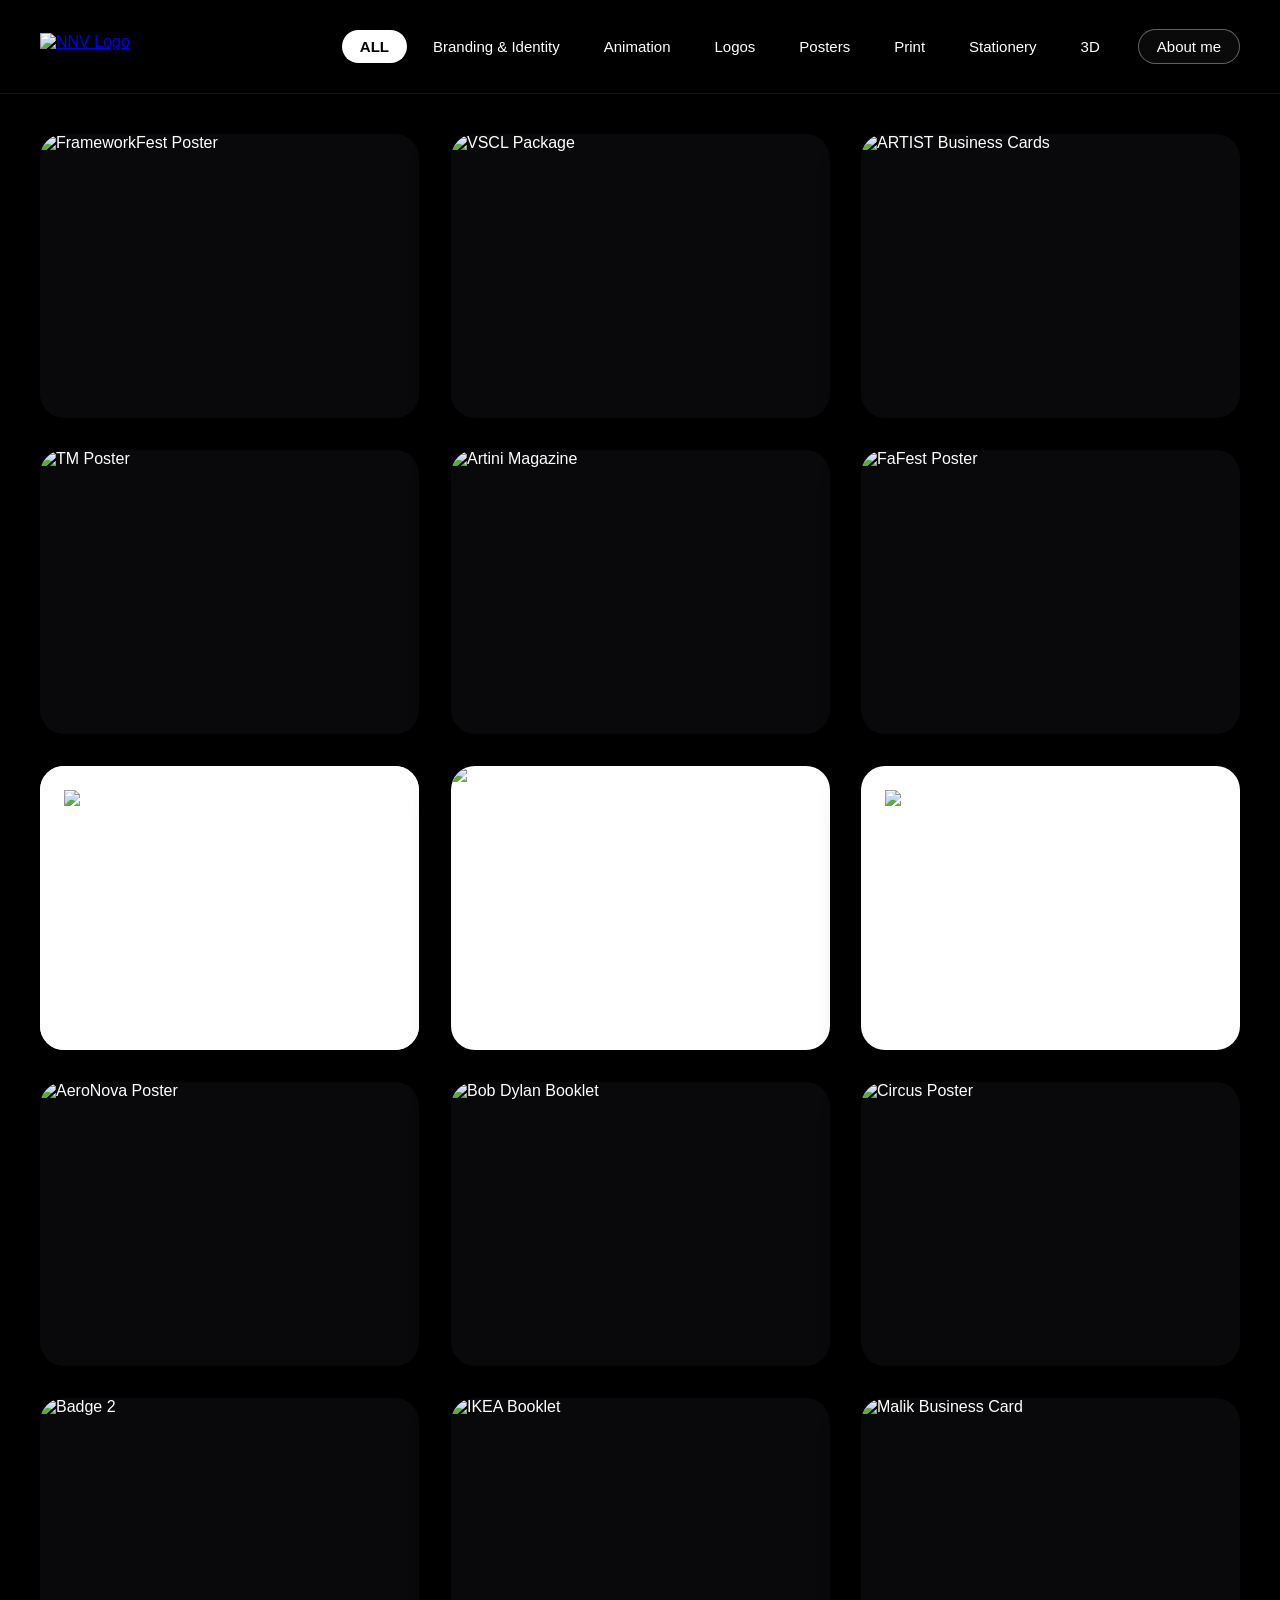
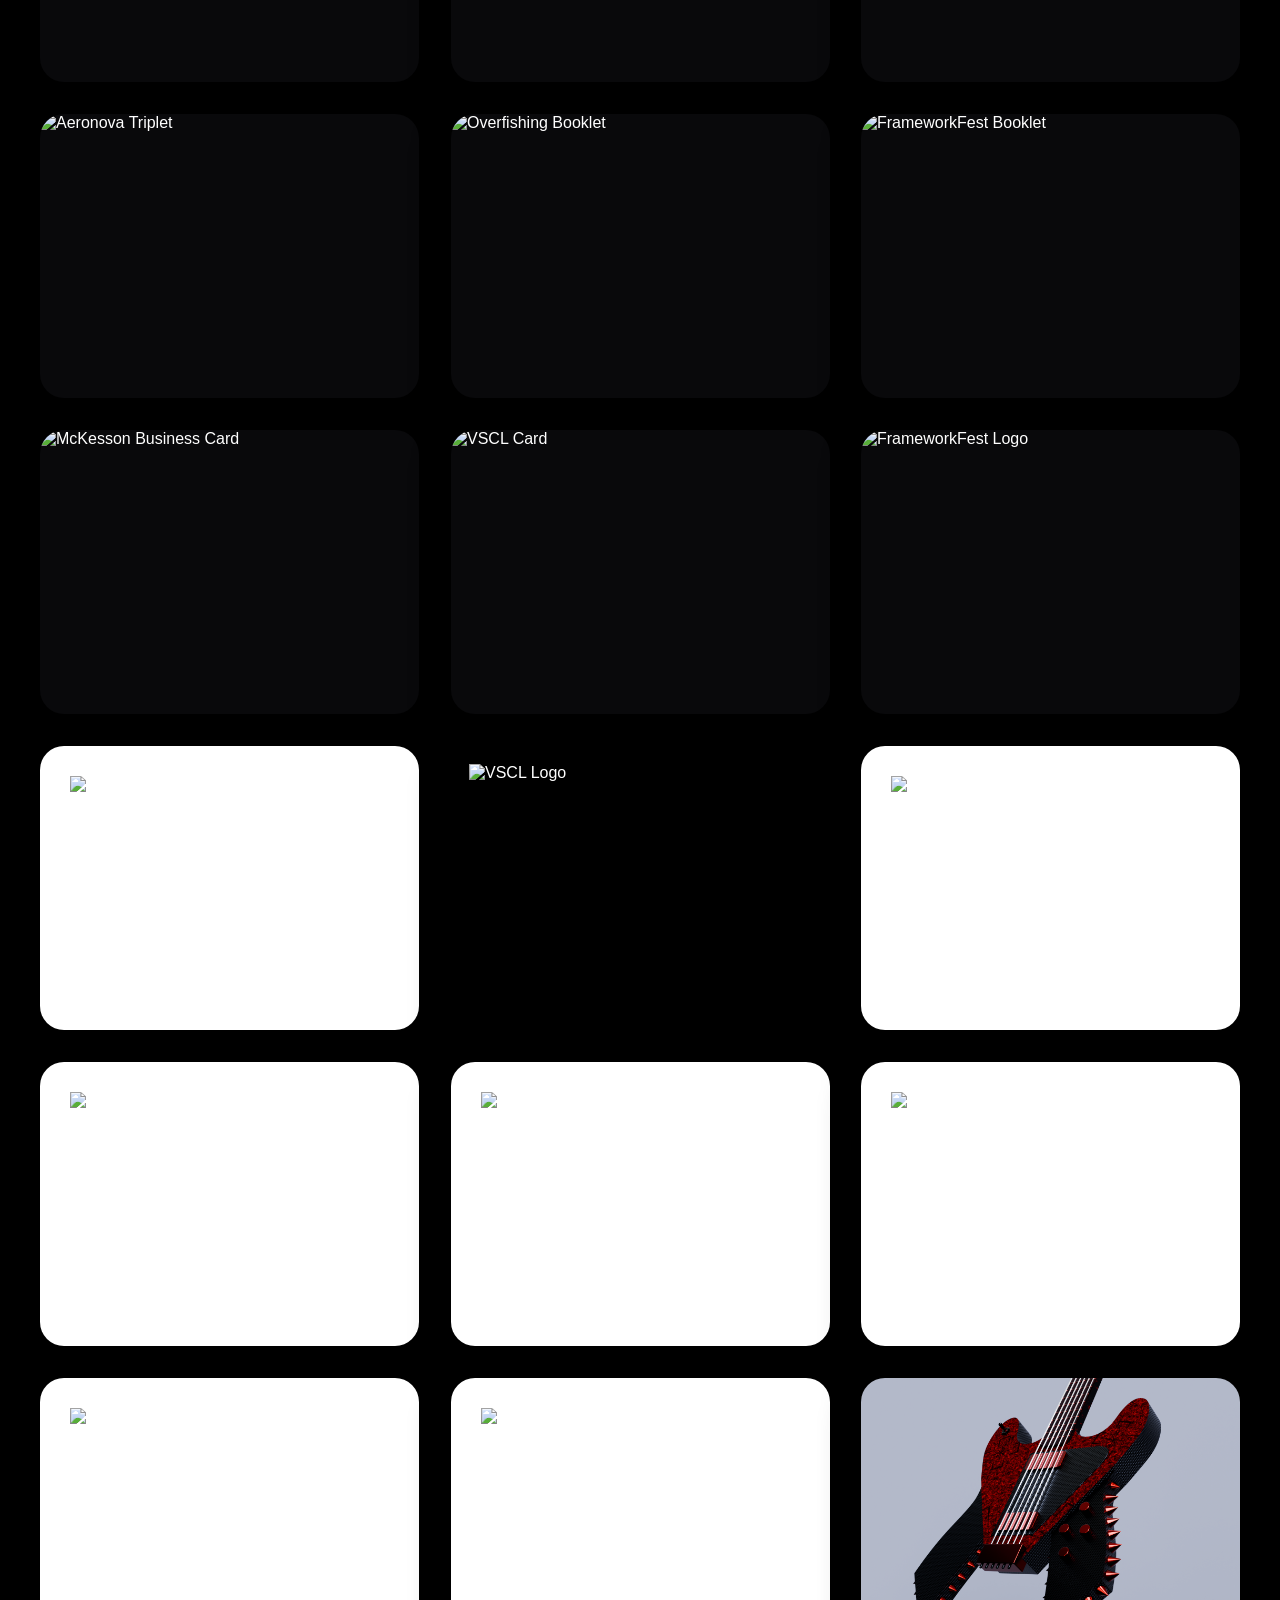
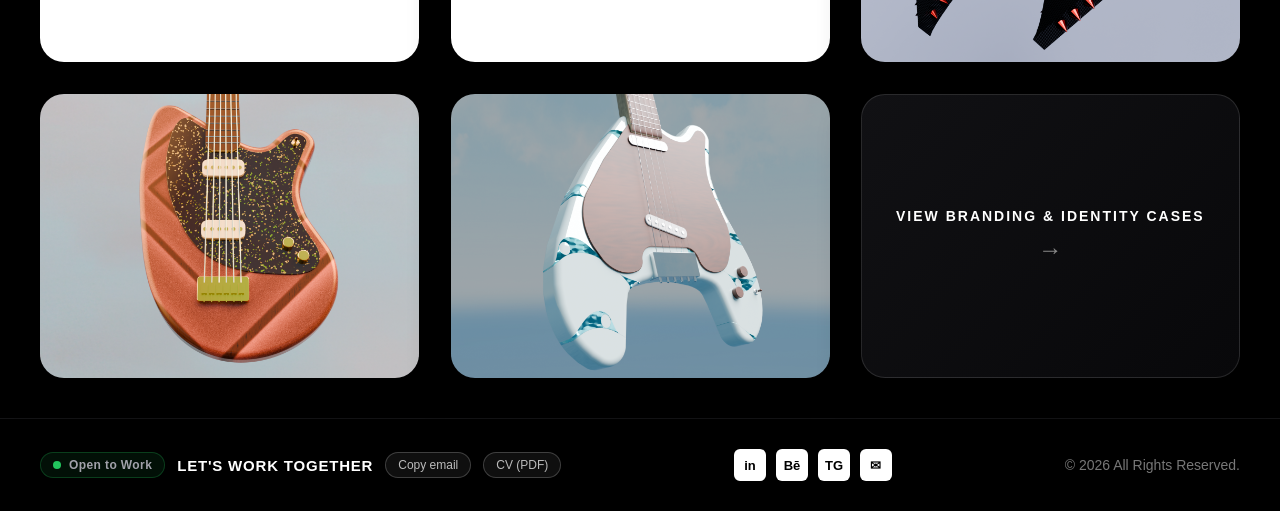
==== index.html @ b51b5a3f "Add files via upload" ====
<!DOCTYPE html>
<html lang="en">
<head>
  <meta charset="UTF-8">
  <meta name="viewport" content="width=device-width, initial-scale=1.0">
  <title>Portfolio — Nikita Nareyko</title>
  <link rel="stylesheet" href="style.css">

  <!-- Favicon & Social Preview (Open Graph) -->
  <link rel="icon" type="image/png" href="images/LOGO_WHITE_BACKGROUND2.png">
  <link rel="apple-touch-icon" href="images/LOGO_WHITE_BACKGROUND2.png">

  <meta property="og:type" content="website">
  <meta property="og:title" content="Nikita Nareyko — Graphic Designer & Brand Identity Specialist">
  <meta property="og:description" content="Brand identities, visual systems, logo animation, print & 3D design. Warsaw, Poland.">
  <meta property="og:image" content="images/LOGO_WHITE_BACKGROUND2.png">

  <meta name="twitter:card" content="summary">
  <meta name="twitter:title" content="Nikita Nareyko — Graphic Designer">
  <meta name="twitter:description" content="Brand identities, visual systems, logo animation, print & 3D design.">
  <meta name="twitter:image" content="images/LOGO_WHITE_BACKGROUND2.png">
</head>
<body>

  <!-- Шапка сайта -->
  <header class="header">
    <div class="logo">
      <a href="index.html">
        <img src="images/nnv_wh2.png" alt="NNV Logo" class="site-logo">
      </a>
    </div>
    
    <nav class="nav-filters">
      <button class="filter-btn active" onclick="filterProjects('all', this)">ALL</button>
      <button class="filter-btn" onclick="filterProjects('branding', this)">Branding & Identity</button>
      <button class="filter-btn" onclick="filterProjects('animation', this)">Animation</button>
      <button class="filter-btn" onclick="filterProjects('logos', this)">Logos</button>
      <button class="filter-btn" onclick="filterProjects('posters', this)">Posters</button>
      <button class="filter-btn" onclick="filterProjects('print', this)">Print</button>
      <button class="filter-btn" onclick="filterProjects('stationery', this)">Stationery</button>
      <button class="filter-btn" onclick="filterProjects('3d', this)">3D</button>
    </nav>

    <a href="about.html" class="filter-btn about-nav-btn">About me</a>
  </header>

  <!-- Сетка проектов -->
  <main class="gallery" data-active-category="all">

    <!-- ================= 6 ПЕРВЫХ ПРОЕКТОВ ================= -->
    
    <!-- 1. FrameworkFest (Кейс) -->
    <div class="card branding posters clickable-case" onclick="openProject('frameworkfest')">
      <img src="images/Branding_Identity/FrameworkFest/FrameworkFest_poster.png" alt="FrameworkFest Poster">
      <div class="case-badge">VIEW CASE</div>
    </div>

    <!-- 2. VSCL Package (Кейс) -->
    <div class="card branding clickable-case" onclick="openProject('vscl')">
      <img src="images/Branding_Identity/VSCL/VSCL_package2.png" alt="VSCL Package">
      <div class="case-badge">VIEW CASE</div>
    </div>

    <!-- 3. ARTIST Business Cards -->
    <div class="card stationery">
      <img src="images/Stationery/ARTIST bc.png" alt="ARTIST Business Cards">
    </div>

    <!-- 4. TM Poster -->
    <div class="card posters">
      <img src="images/Poster/TM_Poster.jpg" alt="TM Poster">
    </div>

    <!-- 5. Artini Magazine -->
    <div class="card print">
      <img src="images/Print/Artini_magazine.png" alt="Artini Magazine">
    </div>

    <!-- 6. FaFest Poster (Кейс) -->
    <div class="card posters branding clickable-case" onclick="openProject('fafest')">
      <img src="images/Poster/FaFest_poster.png" alt="FaFest Poster">
      <div class="case-badge">VIEW CASE</div>
    </div>

    <!-- Анимации -->
    <div class="card animation animation-card contain-card">
      <img src="images/Animation/MstrRonin_animated.gif" alt="Master Ronin Animation" loading="lazy" decoding="async">
    </div>

    <div class="card animation animation-card">
      <img src="images/Animation/FairHelm1_animation(GIF).gif" alt="FairHelm Compass Animation" class="crop-top-img" loading="lazy" decoding="async">
    </div>

    <!-- ================= ОСТАЛЬНЫЕ РАБОТЫ (МИКС) ================= -->
    
    <!-- Карточка кейса FairHelm (Branding + Animation) -->
    <div class="card branding animation clickable-case contain-card" onclick="openProject('fairhelm')">
      <img src="images/Animation/FairHelm_animation_NEW.gif" alt="FairHelm Animated Identity" loading="lazy" decoding="async">
      <div class="case-badge">VIEW CASE</div>
    </div>

    <div class="card posters">
      <img src="images/Poster/AeroNova poster.png" alt="AeroNova Poster" loading="lazy">
    </div>

    <div class="card print">
      <img src="images/Print/BobDylan_booklet.png" alt="Bob Dylan Booklet" loading="lazy">
    </div>

    <div class="card posters">
      <img src="images/Poster/Circus.png" alt="Circus Poster" loading="lazy">
    </div>

    <div class="card stationery">
      <img src="images/Stationery/Badge 2.png" alt="Badge 2" loading="lazy">
    </div>

    <div class="card print">
      <img src="images/Print/Ikea_booklet.png" alt="IKEA Booklet" loading="lazy">
    </div>

    <div class="card stationery">
      <img src="images/Stationery/Malik_bc.png" alt="Malik Business Card" loading="lazy">
    </div>

    <div class="card print">
      <img src="images/Print/Aeronova_triplet.png" alt="Aeronova Triplet" loading="lazy">
    </div>

    <div class="card print">
      <img src="images/Print/Overfishing_booklet.png" alt="Overfishing Booklet" loading="lazy">
    </div>

    <div class="card print">
      <img src="images/Print/FrameworkFest_booklet.png" alt="FrameworkFest Booklet" loading="lazy">
    </div>

    <div class="card stationery">
      <img src="images/Stationery/MCKESSON_bc.png" alt="McKesson Business Card" loading="lazy">
    </div>

    <div class="card stationery">
      <img src="images/Stationery/VSCL_card.png" alt="VSCL Card" loading="lazy">
    </div>

    <!-- ================= LOGOS ================= -->
    <div class="card logos">
      <img src="images/Logo/FrameworkFest_Logo.png" alt="FrameworkFest Logo" loading="lazy">
    </div>
    <div class="card logos logo-card bg-white">
      <img src="images/Logo/FH_logoNEW.png" alt="FairHelm Logo" loading="lazy">
    </div>
    <div class="card logos logo-card bg-black vscl-logo">
      <img src="images/Logo/VSCL_logo.png" alt="VSCL Logo" loading="lazy">
    </div>
    <div class="card logos logo-card bg-white">
      <img src="images/Logo/NNV_LOGO.png" alt="NNV Logo" loading="lazy">
    </div>
    <div class="card logos logo-card bg-white">
      <img src="images/Logo/AeroNova_logo.png" alt="AeroNova Logo" loading="lazy">
    </div>
    <div class="card logos logo-card bg-white">
      <img src="images/Logo/Artini logo.png" alt="Artini Logo" loading="lazy">
    </div>
    <div class="card logos logo-card bg-white">
      <img src="images/Logo/ARTIST_logo.png" alt="ARTIST Logo" loading="lazy">
    </div>
    <div class="card logos logo-card bg-white">
      <img src="images/Logo/bakery-11.png" alt="Pixie Bakery Logo" loading="lazy">
    </div>
    <div class="card logos logo-card bg-white">
      <img src="images/Logo/Malik_Logo.png" alt="Malik Logo" loading="lazy">
    </div>

    <!-- ================= 3D & DIPLOMA GUITAR (ВСЕ 3 КЛИКАБЕЛЬНЫ) ================= -->
    <div class="card 3d clickable-case primary-3d-case" onclick="openProject('kraken')">
      <img src="images/3D/agressive_guitar.png" alt="Kraken's Touch — Aggressive Guitar 3D Concept" loading="lazy">
      <div class="case-badge">VIEW 3D CASE</div>
    </div>
    <div class="card 3d clickable-case" onclick="openProject('kraken')">
      <img src="images/3D/warm_guitar.png" alt="Kraken's Touch — Warm Guitar 3D Concept" loading="lazy">
      <div class="case-badge">VIEW 3D CASE</div>
    </div>
    <div class="card 3d clickable-case" onclick="openProject('kraken')">
      <img src="images/3D/calm_guitar.png" alt="Kraken's Touch — Calm Guitar 3D Concept" loading="lazy">
      <div class="case-badge">VIEW 3D CASE</div>
    </div>

    <!-- CTA карточка в конце вкладки ALL -->
    <div class="card cta-case-card" onclick="document.querySelector('.filter-btn[onclick*=\'branding\']').click()">
      <div class="cta-case-content">
        <h3>VIEW BRANDING & IDENTITY CASES</h3>
        <span class="cta-arrow">→</span>
      </div>
    </div>

  </main>

  <!-- МОДАЛЬНОЕ ОКНО ДЛЯ ПРЕЗЕНТАЦИИ КЕЙСОВ -->
  <div id="projectModal" class="modal-overlay" onclick="closeModalOnOuterClick(event)">
    <button class="lightbox-nav-btn lightbox-prev case-nav-btn" onclick="openPrevProject(event)" aria-label="Previous case">‹</button>
    <button class="lightbox-nav-btn lightbox-next case-nav-btn" onclick="openNextProject(event)" aria-label="Next case">›</button>

    <div class="modal-container">
      <button class="modal-close-btn" onclick="closeProjectModal()" aria-label="Close modal">&times;</button>
      
      <div class="modal-header">
        <h2 id="modalTitle">Project Title</h2>
        <div id="modalSub">Identity & Branding Case</div>
        <p id="modalDesc" class="modal-desc"></p>
        <div id="modalActionContainer"></div>
      </div>

      <div id="modalBody" class="modal-body-gallery"></div>

      <div class="modal-footer-nav">
        <button class="btn-secondary" onclick="closeProjectModal()">← Back to Works</button>
        <button id="nextCaseBtn" class="btn-primary" onclick="openNextProject()">Next Case →</button>
      </div>
    </div>
  </div>

  <!-- ЛАЙТБОКС ДЛЯ ОДИНОЧНЫХ РАБОТ (С НАВИГАЦИЕЙ И СВАЙПОМ) -->
  <div id="lightboxModal" class="modal-overlay lightbox-overlay" onclick="closeLightboxOnOuterClick(event)">
    <button class="modal-close-btn lightbox-close" onclick="closeLightbox()" aria-label="Close preview">&times;</button>
    <button class="lightbox-nav-btn lightbox-prev" onclick="navigateLightbox(-1, event)" aria-label="Previous work">‹</button>
    <button class="lightbox-nav-btn lightbox-next" onclick="navigateLightbox(1, event)" aria-label="Next work">›</button>

    <div class="lightbox-content">
      <img id="lightboxImg" src="" alt="">
      <div class="lightbox-meta">
        <span id="lightboxCaption" class="lightbox-caption"></span>
        <span id="lightboxCounter" class="lightbox-counter"></span>
      </div>
    </div>
  </div>

  <!-- Кнопка Back to Top -->
  <button id="backToTopBtn" class="back-to-top" onclick="scrollToTop()" aria-label="Back to top" title="Back to top">↑</button>

  <!-- Тост-уведомление о копировании почты -->
  <div id="copyToast" class="copy-toast">Email copied: nikita@nareyko.com</div>

  <!-- Подвал -->
  <footer class="footer">
    <div class="footer-container">
      <div class="footer-cta-group">
        <span class="status-badge" title="Available for full-time & freelance opportunities">
          <span class="status-dot"></span> Open to Work
        </span>
        <a href="mailto:nikita@nareyko.com" class="cta-link">LET'S WORK TOGETHER</a>
        <button class="copy-email-btn" onclick="copyEmail()" title="Copy email address">Copy email</button>
        <a href="images/About/Nikita_Nareyko_Resume_Graphic_Designer.pdf" target="_blank" class="copy-email-btn footer-cv-link" title="Open Resume PDF">CV (PDF)</a>
      </div>
      
      <div class="socials">
        <a href="https://www.linkedin.com/in/nikitnar/" target="_blank" aria-label="LinkedIn">in</a>
        <a href="https://www.behance.net/NikitNar" target="_blank" aria-label="Behance">Bē</a>
        <a href="https://t.me/NikitNar" target="_blank" aria-label="Telegram">TG</a>
        <a href="mailto:nikita@nareyko.com" aria-label="Email">✉</a>
      </div>

      <div class="copyright">© 2026 All Rights Reserved.</div>
    </div>
  </footer>

  <!-- JS ДЛЯ ФИЛЬТРАЦИИ, КЕЙСОВ, ЛАЙТБОКСА И BACK-TO-TOP -->
 <script>
    let currentCardElement = null;

    const brandingProjects = {
      frameworkfest: {
        title: "Framework Fest",
        sub: "Film Festival Visual Identity",
        desc: "Comprehensive visual identity system for an independent film festival—combining modular frame geometry, bold editorial typography, print booklets, tickets, and VIP/Press accreditation badges.",
        images: [
          "images/Branding_Identity/FrameworkFest/FrameworkFest_poster.png",
          "images/Branding_Identity/FrameworkFest/FrameworkFest_logo.png",
          "images/Branding_Identity/FrameworkFest/FrameworkFest_post.png",
          "images/Branding_Identity/FrameworkFest/FrameworkFest_booklet.png",
          "images/Branding_Identity/FrameworkFest/FrameworkFest_ticket.png",
          "images/Branding_Identity/FrameworkFest/FrameworkFest_IDCARD_PRESS.png",
          "images/Branding_Identity/FrameworkFest/FrameworkFest_IDCARD_VIP.png",
          "images/Branding_Identity/FrameworkFest/FrameworkFest_IDCARD_visitor.png"
        ]
      },
      vscl: {
        title: "VSCL Specialty Coffee",
        sub: "Packaging & Coffee Lab Identity",
        desc: "Minimalist packaging and brand system for a specialty coffee roastery. Built around clean typographic hierarchy, tactile paper bags, takeaway cups, and storefront signage.",
        images: [
          "images/Branding_Identity/VSCL/VSCL_package2.png",
          "images/Branding_Identity/VSCL/VSCL_Coffee Cups.png",
          "images/Branding_Identity/VSCL/VSCL_PAPER BAG.png",
          "images/Branding_Identity/VSCL/VSCL_sign.png",
          "images/Branding_Identity/VSCL/VSCL_card.png"
        ]
      },
      fafest: {
        title: "Fa Fest 2026",
        sub: "Classical Music Festival Identity",
        desc: "Visual language for a contemporary classical music festival. Designed across large-format outdoor banners, posters, event wristbands, tickets, and merchandise.",
        images: [
          "images/Branding_Identity/FaFest/FaFest_WEB.png",
          "images/Branding_Identity/FaFest/Banner.png",
          "images/Branding_Identity/FaFest/BANNER WALL.png",
          "images/Branding_Identity/FaFest/Poster2.png",
          "images/Branding_Identity/FaFest/Badge 2.png",
          "images/Branding_Identity/FaFest/FaFest_bracelet.png",
          "images/Branding_Identity/FaFest/cup.png",
          "images/Branding_Identity/FaFest/Roller.png",
          "images/Branding_Identity/FaFest/Ticket2.png"
        ]
      },
      fairhelm: {
        title: "FairHelm",
        sub: "B2B Brand Identity, Motion & Guidelines",
        desc: "End-to-end brand identity, logo animation, and 11-page brand book for FairHelm—establishing colour architecture, typography, and digital communication standards.",
        images: [
          "images/Branding_Identity/FairHelm/FairHelm_Post1.png",
          "images/Branding_Identity/FairHelm/FairHelm_Post2.png",
          "images/Branding_Identity/FairHelm/BB1_1.png",
          "images/Branding_Identity/FairHelm/BB1_2.png",
          "images/Branding_Identity/FairHelm/BB1_3.png",
          "images/Branding_Identity/FairHelm/BB1_4.png",
          "images/Branding_Identity/FairHelm/BB1_5.png",
          "images/Branding_Identity/FairHelm/BB1_6.png",
          "images/Branding_Identity/FairHelm/BB1_7.png",
          "images/Branding_Identity/FairHelm/BB1_8.png",
          "images/Branding_Identity/FairHelm/BB1_9.png",
          "images/Branding_Identity/FairHelm/BB1_10.png",
          "images/Branding_Identity/FairHelm/BB1_11.png"
        ]
      },
      kraken: {
        title: "Kraken's Touch — Graduation Project",
        sub: "From 3D Emotional Form Language in Blender to Handcrafted Physical Guitar (2026)",
        pdf: "images/About/Diploma_Presentation.pdf",
        desc: "Concept: Guitar as Personality — exploring how silhouette, clay form, and graphic patterns express three emotional states (Calm, Warm, Aggressive). Process: moodboards → hand sketches & clay sculpting → procedural patterns → 3D modeling in Blender → CNC/hand-shaping, custom painting, and assembling a playable electric guitar.",
        images: [
          "images/About/B1.jpg",
          "images/3D/agressive_guitar.png",
          "images/3D/warm_guitar.png",
          "images/3D/calm_guitar.png",
          "images/About/diploma_guitar.jpg",
          "images/About/me_graduated.jpg"
        ]
      }
    };

    /* Получить ID кейса из карточки (если она кейсовая) */
    function getCardProjectId(card) {
      if (!card) return null;
      const onclickAttr = card.getAttribute('onclick') || '';
      const match = onclickAttr.match(/openProject\('([^']+)'\)/);
      return match ? match[1] : null;
    }

    /* Единый список всех видимых работ в активной категории (без дублирования одного и того же кейса) */
    function getNavigableCards() {
      const visibleCards = Array.from(document.querySelectorAll('.card:not(.cta-case-card)'))
        .filter(card => card.style.display !== 'none');

      const seenProjects = new Set();
      return visibleCards.filter(card => {
        const pid = getCardProjectId(card);
        if (pid) {
          if (seenProjects.has(pid)) return false;
          seenProjects.add(pid);
        }
        return true;
      });
    }

    /* Найти следующую/предыдущую карточку в едином потоке */
    function getAdjacentCard(step) {
      const cards = getNavigableCards();
      if (!cards.length) return null;

      let idx = cards.indexOf(currentCardElement);
      if (idx === -1 && currentCardElement) {
        const pid = getCardProjectId(currentCardElement);
        if (pid) {
          idx = cards.findIndex(c => getCardProjectId(c) === pid);
        }
      }
      if (idx === -1) idx = 0;

      const nextIdx = (idx + step + cards.length) % cards.length;
      return cards[nextIdx];
    }

    /* Открыть любую карточку (либо как кейс, либо в лайтбоксе) */
    function openCardItem(card) {
      if (!card) return;
      const pid = getCardProjectId(card);
      if (pid) {
        document.getElementById('lightboxModal').classList.remove('active');
        openProject(pid, card);
      } else {
        document.getElementById('projectModal').classList.remove('active');
        openLightboxForCard(card);
      }
    }

    function filterProjects(category, btnElement) {
      const buttons = document.querySelectorAll('.filter-btn:not(.about-nav-btn)');
      const cards = document.querySelectorAll('.card');
      const gallery = document.querySelector('.gallery');

      buttons.forEach(btn => btn.classList.remove('active'));
      if (btnElement) btnElement.classList.add('active');

      if (gallery) {
        gallery.setAttribute('data-active-category', category);
      }

      const toReveal = [];

      cards.forEach(card => {
        if (card.classList.contains('cta-case-card')) {
          card.style.display = (category === 'all') ? 'flex' : 'none';
          return;
        }

        if (category === 'all' || card.classList.contains(category)) {
          card.classList.add('pre-fade');
          card.style.display = 'flex';
          toReveal.push(card);
        } else {
          card.style.display = 'none';
        }
      });

      /* Один общий кадр для всех карточек вместо 35 отдельных вызовов */
      requestAnimationFrame(() => {
        requestAnimationFrame(() => {
          toReveal.forEach(card => card.classList.remove('pre-fade'));
        });
      });
    }

    function openProject(projectId, sourceCard) {
      const proj = brandingProjects[projectId];
      if (!proj) return;

      if (sourceCard) {
        currentCardElement = sourceCard;
      } else {
        currentCardElement = Array.from(document.querySelectorAll('.card.clickable-case'))
          .find(c => getCardProjectId(c) === projectId) || null;
      }

      document.getElementById('modalTitle').innerText = proj.title;
      document.getElementById('modalSub').innerText = proj.sub;
      document.getElementById('modalDesc').innerText = proj.desc || '';
      
      const actionContainer = document.getElementById('modalActionContainer');
      actionContainer.innerHTML = proj.pdf
        ? `<a href="${proj.pdf}" target="_blank" class="btn-primary" style="display:inline-block; margin-top:16px;">Open Full Concept PDF →</a>`
        : '';
      
      const modalBody = document.getElementById('modalBody');
      const fragment = document.createDocumentFragment();

      proj.images.forEach((imgUrl, idx) => {
        const img = document.createElement('img');
        img.src = imgUrl;
        img.alt = proj.title;
        img.decoding = 'async';
        if (idx > 1) img.loading = 'lazy';
        fragment.appendChild(img);
      });

      modalBody.replaceChildren(fragment);

      const nextCard = getAdjacentCard(1);
      const nextBtn = document.getElementById('nextCaseBtn');
      if (nextCard) {
        const nextPid = getCardProjectId(nextCard);
        if (nextPid && brandingProjects[nextPid]) {
          nextBtn.innerText = `Next: ${brandingProjects[nextPid].title} →`;
          /* Тихая предзагрузка первого слайда следующего кейса */
          const preloadImg = new Image();
          preloadImg.src = brandingProjects[nextPid].images[0];
        } else {
          const nextAlt = nextCard.querySelector('img')?.alt || 'Next Work';
          nextBtn.innerText = `Next: ${nextAlt} →`;
        }
      }

      const modal = document.getElementById('projectModal');
      modal.scrollTop = 0;
      modal.classList.add('active');
      document.body.style.overflow = 'hidden';
      updateBackToTopVisibility();
    }

    function openNextProject(event) {
      if (event) event.stopPropagation();
      const nextCard = getAdjacentCard(1);
      if (nextCard) openCardItem(nextCard);
    }

    function openPrevProject(event) {
      if (event) event.stopPropagation();
      const prevCard = getAdjacentCard(-1);
      if (prevCard) openCardItem(prevCard);
    }

    function closeProjectModal() {
      document.getElementById('projectModal').classList.remove('active');
      document.body.style.overflow = 'auto';
      updateBackToTopVisibility();
    }

    function closeModalOnOuterClick(event) {
      if (event.target.classList.contains('modal-overlay')) {
        closeProjectModal();
      }
    }

    /* ================= ЕДИНЫЙ ЛАЙТБОКС С ПЕРЕХОДОМ В КЕЙСЫ ================= */
    function openLightboxForCard(card) {
      const cards = getNavigableCards();
      const idx = cards.indexOf(card);
      if (idx === -1) return;

      currentCardElement = card;
      const img = card.querySelector('img');
      if (!img) return;

      const lbImg = document.getElementById('lightboxImg');
      lbImg.src = img.src;
      lbImg.alt = img.alt;
      lbImg.style.backgroundColor = (
        card.classList.contains('bg-white') ||
        card.classList.contains('contain-card') ||
        card.classList.contains('animation-card')
      ) ? '#ffffff' : 'transparent';

      document.getElementById('lightboxCaption').innerText = img.alt;
      document.getElementById('lightboxCounter').innerText = `${idx + 1} / ${cards.length}`;

      document.getElementById('lightboxModal').classList.add('active');
      document.body.style.overflow = 'hidden';
      updateBackToTopVisibility();
    }

    document.querySelectorAll('.card:not(.clickable-case):not(.cta-case-card)').forEach(card => {
      card.style.cursor = 'zoom-in';
      card.addEventListener('click', () => {
        openLightboxForCard(card);
      });
    });

    function navigateLightbox(step, event) {
      if (event) event.stopPropagation();
      const targetCard = getAdjacentCard(step);
      if (targetCard) openCardItem(targetCard);
    }

    function closeLightbox() {
      document.getElementById('lightboxModal').classList.remove('active');
      document.body.style.overflow = 'auto';
      updateBackToTopVisibility();
    }

    function closeLightboxOnOuterClick(event) {
      if (event.target.classList.contains('lightbox-overlay')) {
        closeLightbox();
      }
    }

    /* Поддержка свайпов в лайтбоксе */
    let touchStartX = 0;
    const lightboxEl = document.getElementById('lightboxModal');
    lightboxEl.addEventListener('touchstart', e => {
      touchStartX = e.changedTouches[0].screenX;
    }, { passive: true });

    lightboxEl.addEventListener('touchend', e => {
      const diff = e.changedTouches[0].screenX - touchStartX;
      if (Math.abs(diff) > 45) {
        navigateLightbox(diff < 0 ? 1 : -1);
      }
    }, { passive: true });

    /* Клавиатура: Esc, Left, Right в едином сквозном режиме */
    document.addEventListener('keydown', function(e) {
      const lbActive = document.getElementById('lightboxModal').classList.contains('active');
      const projActive = document.getElementById('projectModal').classList.contains('active');

      if (e.key === 'Escape') {
        if (lbActive) closeLightbox();
        if (projActive) closeProjectModal();
      } else if (e.key === 'ArrowRight') {
        if (lbActive || projActive) {
          const nextCard = getAdjacentCard(1);
          if (nextCard) openCardItem(nextCard);
        }
      } else if (e.key === 'ArrowLeft') {
        if (lbActive || projActive) {
          const prevCard = getAdjacentCard(-1);
          if (prevCard) openCardItem(prevCard);
        }
      }
    });

    /* ================= BACK TO TOP ================= */
    const backToTopBtn = document.getElementById('backToTopBtn');

    function updateBackToTopVisibility() {
      const anyModalOpen = document.querySelector('.modal-overlay.active') !== null;
      if (!anyModalOpen && window.scrollY > 500) {
        backToTopBtn.classList.add('visible');
      } else {
        backToTopBtn.classList.remove('visible');
      }
    }

    window.addEventListener('scroll', updateBackToTopVisibility, { passive: true });

    function scrollToTop() {
      window.scrollTo({ top: 0, behavior: 'smooth' });
    }

    /* ================= COPY EMAIL ================= */
    function copyEmail() {
      navigator.clipboard.writeText('nikita@nareyko.com').then(() => {
        const toast = document.getElementById('copyToast');
        toast.classList.add('show');
        setTimeout(() => toast.classList.remove('show'), 2400);
      });
    }

    /* Авто-открытие кейса по хэшу в URL (например, index.html#kraken) */
    window.addEventListener('DOMContentLoaded', () => {
      const hash = window.location.hash.replace('#', '');
      if (hash && brandingProjects[hash]) {
        openProject(hash);
      }
    });
  </script>

</body>
</html>
---- style.css ----
/* Сброс базовых стилей */
* {
  box-sizing: border-box;
  margin: 0;
  padding: 0;
  font-family: -apple-system, BlinkMacSystemFont, "Segoe UI", Roboto, Helvetica, Arial, sans-serif;
}

body {
  background-color: #000000;
  color: #ffffff;
  min-height: 100vh;
  display: flex;
  flex-direction: column;
}

/* Header & Filter Nav */
.header {
  display: flex;
  align-items: center;
  justify-content: space-between;
  padding: 24px 40px;
  background-color: #000000;
  border-bottom: 1px solid #141416;
  position: sticky;
  top: 0;
  z-index: 100;
}

.logo {
  display: flex;
  align-items: center;
  flex-shrink: 0;
}

.site-logo {
  height: 28px;
  width: auto;
  display: block;
  transition: opacity 0.2s ease;
}

.nav-filters {
  display: flex;
  gap: 8px;
  overflow-x: auto;
  white-space: nowrap;
  padding: 6px 8px;
  margin-left: auto;
  -webkit-overflow-scrolling: touch;
}

.nav-filters::-webkit-scrollbar {
  display: none;
}

/* Кнопки меню */
.filter-btn {
  background: transparent;
  color: #ffffff;
  border: none;
  padding: 8px 18px;
  font-size: 15px;
  font-weight: 500;
  border-radius: 20px;
  cursor: pointer;
  transition: transform 0.2s ease, background-color 0.2s ease, color 0.2s ease;
  display: inline-block;
}

.filter-btn.active {
  background-color: #ffffff;
  color: #000000;
  font-weight: 600;
}

/* Выделенная кнопка-ссылка About me / Works */
.about-nav-btn {
  text-decoration: none;
  border: 1px solid rgba(255, 255, 255, 0.35);
  background-color: rgba(255, 255, 255, 0.04);
  display: inline-flex;
  align-items: center;
  gap: 6px;
  margin-left: 12px;
  flex-shrink: 0;
  transition: transform 0.2s ease, background-color 0.25s ease, color 0.25s ease, border-color 0.25s ease;
}

/* Плавное появление карточек при фильтрации */
.card.pre-fade {
  opacity: 0;
  transform: translateY(12px);
  transition: none !important;
}

/* Сетка карточек */
.gallery {
  display: grid;
  grid-template-columns: repeat(3, 1fr);
  gap: 32px;
  padding: 40px;
  max-width: 1440px;
  margin: 0 auto;
  width: 100%;
  flex: 1;
}

/* Базовая карточка */
.card {
  border-radius: 24px;
  overflow: hidden;
  background-color: #09090b;
  box-shadow: 0 16px 36px rgba(0, 0, 0, 0.85);
  transition: transform 0.35s cubic-bezier(0.22, 1, 0.36, 1), opacity 0.25s ease;
  contain: content;
  aspect-ratio: 4 / 3;
  display: flex;
  align-items: center;
  justify-content: center;
  position: relative;
}

.card img {
  width: 100%;
  height: 100%;
  object-fit: cover;
  display: block;
  transition: transform 0.45s cubic-bezier(0.22, 1, 0.36, 1);
}

/* Кликабельные карточки-кейсы */
.clickable-case {
  cursor: pointer;
}

.case-badge {
  position: absolute;
  bottom: 16px;
  right: 16px;
  background-color: rgba(10, 10, 12, 0.92);
  color: #ffffff;
  font-size: 11px;
  font-weight: 700;
  letter-spacing: 1px;
  padding: 8px 14px;
  border-radius: 20px;
  border: 1px solid rgba(255, 255, 255, 0.25);
  box-shadow: 0 4px 12px rgba(0, 0, 0, 0.5);
  -webkit-font-smoothing: antialiased;
  opacity: 0;
  transition: opacity 0.25s ease;
  pointer-events: none;
  z-index: 3;
}

.gallery[data-active-category="branding"] .clickable-case .case-badge,
.gallery[data-active-category="3d"] .primary-3d-case .case-badge {
  opacity: 1 !important;
  transform: translateY(0) !important;
}

.card.animation-card img {
  object-fit: contain !important;
  background-color: #ffffff;
  padding: 0;
}

/* МОДИФИКАТОРЫ ДЛЯ ЛОГОТИПОВ И КАРТОЧЕК */
.card.bg-white {
  background-color: #ffffff !important;
}

.card.bg-black {
  background-color: #000000 !important;
}

.card.logo-card img {
  object-fit: contain !important;
  padding: 30px;
}

.card.vscl-logo {
  background-color: #000000 !important;
}

.card.vscl-logo img {
  object-fit: contain !important;
  padding: 18px;
  background-color: #000000 !important;
}

.card img.contain-img {
  object-fit: contain !important;
  padding: 24px;
}

.card.contain-card {
  background-color: #ffffff !important;
}

.card.contain-card img {
  object-fit: contain !important;
  padding: 24px;
}

.card img.crop-top-img {
  object-fit: cover !important;
  object-position: top !important;
  padding: 0 !important;
}

/* CTA карточка в конце вкладки ALL */
.card.cta-case-card {
  background: linear-gradient(135deg, #111114 0%, #08080a 100%);
  border: 1px solid rgba(255, 255, 255, 0.12);
  cursor: pointer;
  padding: 32px;
  text-align: center;
  transition: border-color 0.3s ease, transform 0.35s cubic-bezier(0.16, 1, 0.3, 1), box-shadow 0.35s ease;
}

.cta-case-content {
  display: flex;
  flex-direction: column;
  align-items: center;
  gap: 12px;
}

.cta-case-content h3 {
  font-size: 14px;
  font-weight: 700;
  letter-spacing: 2px;
  color: #ffffff;
  text-transform: uppercase;
}

.cta-arrow {
  font-size: 24px;
  color: #888888;
  transition: transform 0.3s ease, color 0.3s ease;
}

/* МОДАЛЬНОЕ ОКНО (POPUP) */
.modal-overlay {
  position: fixed;
  top: 0;
  left: 0;
  width: 100%;
  height: 100%;
  background-color: rgba(0, 0, 0, 0.96);
  z-index: 1000;
  display: flex;
  justify-content: center;
  align-items: flex-start;
  overflow-y: auto;
  opacity: 0;
  pointer-events: none;
  transition: opacity 0.2s ease;
  padding: 40px 20px;
}

.modal-overlay.active {
  opacity: 1;
  pointer-events: auto;
}

.modal-container {
  background-color: #0d0d0e;
  border: 1px solid #222224;
  border-radius: 24px;
  max-width: 1000px;
  width: 100%;
  padding: 40px;
  position: relative;
  box-shadow: 0 30px 80px rgba(0, 0, 0, 0.9);
  margin: auto 0;
}

.modal-close-btn {
  position: absolute;
  top: 24px;
  right: 28px;
  background: transparent;
  border: none;
  color: #ffffff;
  font-size: 32px;
  cursor: pointer;
  line-height: 1;
  opacity: 0.7;
  transition: opacity 0.2s;
  z-index: 10;
}

.modal-header {
  margin-bottom: 30px;
  border-bottom: 1px solid #1e1e22;
  padding-bottom: 24px;
  padding-right: 36px;
}

.modal-header h2 {
  font-size: 28px;
  font-weight: 700;
  margin-bottom: 6px;
}

#modalSub {
  color: #888888;
  font-size: 15px;
}

.modal-desc {
  color: #d4d4d8;
  font-size: 15px;
  line-height: 1.6;
  margin-top: 14px;
  max-width: 760px;
}

.modal-body-gallery {
  display: flex;
  flex-direction: column;
  gap: 24px;
}

.modal-body-gallery img {
  width: 100%;
  height: auto;
  border-radius: 16px;
  object-fit: cover;
  content-visibility: auto;
  contain-intrinsic-size: 1000px 700px;
}

.modal-footer-nav {
  display: flex;
  justify-content: space-between;
  align-items: center;
  gap: 16px;
  margin-top: 36px;
  padding-top: 24px;
  border-top: 1px solid #1e1e22;
}

.modal-footer-nav button {
  cursor: pointer;
  font-family: inherit;
}

/* ЛАЙТБОКС ДЛЯ ОДИНОЧНЫХ РАБОТ (С НАВИГАЦИЕЙ) */
.lightbox-overlay {
  align-items: center;
  padding: 24px 64px;
}

.lightbox-content {
  position: relative;
  max-width: 85vw;
  max-height: 90vh;
  display: flex;
  flex-direction: column;
  align-items: center;
}

.lightbox-content img {
  max-width: 85vw;
  max-height: 78vh;
  width: auto;
  height: auto;
  border-radius: 16px;
  object-fit: contain;
  box-shadow: 0 25px 70px rgba(0, 0, 0, 0.9);
}

.lightbox-close {
  position: fixed;
  top: 24px;
  right: 32px;
}

.lightbox-nav-btn {
  position: fixed;
  top: 50%;
  transform: translateY(-50%);
  width: 44px;
  height: 44px;
  border-radius: 50%;
  background: rgba(255, 255, 255, 0.08);
  border: 1px solid rgba(255, 255, 255, 0.2);
  color: #ffffff;
  font-size: 26px;
  line-height: 1;
  display: flex;
  align-items: center;
  justify-content: center;
  cursor: pointer;
  transition: background-color 0.2s ease, transform 0.2s ease;
  z-index: 1010;
}

.lightbox-prev {
  left: 24px;
}

.lightbox-next {
  right: 24px;
}

.lightbox-meta {
  display: flex;
  align-items: center;
  gap: 14px;
  margin-top: 14px;
}

.lightbox-caption {
  color: #d4d4d8;
  font-size: 14px;
  text-align: center;
}

.lightbox-counter {
  color: #71717a;
  font-size: 13px;
  font-variant-numeric: tabular-nums;
}

/* КНОПКА BACK TO TOP */
.back-to-top {
  position: fixed;
  bottom: 28px;
  right: 28px;
  width: 42px;
  height: 42px;
  border-radius: 50%;
  background-color: rgba(18, 18, 22, 0.85);
  backdrop-filter: blur(8px);
  border: 1px solid rgba(255, 255, 255, 0.22);
  color: #ffffff;
  font-size: 18px;
  font-weight: 600;
  cursor: pointer;
  display: flex;
  align-items: center;
  justify-content: center;
  opacity: 0;
  pointer-events: none;
  transform: translateY(12px);
  transition: opacity 0.25s ease, transform 0.25s ease, background-color 0.2s ease, color 0.2s ease;
  z-index: 90;
}

.back-to-top.visible {
  opacity: 1;
  pointer-events: auto;
  transform: translateY(0);
}

/* ПУЛЬСИРУЮЩИЙ СТАТУС OPEN TO WORK */
@keyframes pulseDot {
  0%, 100% {
    box-shadow: 0 0 0 0 rgba(34, 197, 94, 0.65);
  }
  50% {
    box-shadow: 0 0 0 6px rgba(34, 197, 94, 0);
  }
}

.status-dot {
  width: 8px;
  height: 8px;
  border-radius: 50%;
  background-color: #22c55e;
  display: inline-block;
  flex-shrink: 0;
  animation: pulseDot 2.2s infinite;
}

.status-badge {
  display: inline-flex;
  align-items: center;
  gap: 8px;
  font-size: 12px;
  font-weight: 600;
  letter-spacing: 0.4px;
  color: #a1a1aa;
  background-color: rgba(34, 197, 94, 0.08);
  border: 1px solid rgba(34, 197, 94, 0.25);
  padding: 5px 12px;
  border-radius: 20px;
}

/* Подвал (Footer) & Копирование почты + CV */
.footer {
  padding: 30px 40px;
  background-color: #000000;
  border-top: 1px solid #141416;
}

.footer-container {
  max-width: 1440px;
  margin: 0 auto;
  display: flex;
  align-items: center;
  justify-content: space-between;
}

.footer-cta-group {
  display: flex;
  align-items: center;
  gap: 12px;
  flex-wrap: wrap;
}

.cta-link {
  color: #ffffff;
  font-weight: 700;
  text-decoration: none;
  font-size: 15px;
  letter-spacing: 0.8px;
  transition: opacity 0.2s ease;
}

.copy-email-btn {
  background: rgba(255, 255, 255, 0.06);
  border: 1px solid rgba(255, 255, 255, 0.2);
  color: #bbbbbb;
  font-size: 12px;
  padding: 5px 12px;
  border-radius: 14px;
  cursor: pointer;
  text-decoration: none;
  display: inline-flex;
  align-items: center;
  transition: all 0.2s ease;
}

.copy-toast {
  position: fixed;
  bottom: 28px;
  left: 50%;
  transform: translateX(-50%) translateY(20px);
  background-color: #ffffff;
  color: #000000;
  font-size: 13px;
  font-weight: 600;
  padding: 10px 20px;
  border-radius: 20px;
  box-shadow: 0 12px 32px rgba(0, 0, 0, 0.6);
  opacity: 0;
  pointer-events: none;
  transition: opacity 0.25s ease, transform 0.25s ease;
  z-index: 2000;
}

.copy-toast.show {
  opacity: 1;
  transform: translateX(-50%) translateY(0);
}

.socials {
  display: flex;
  gap: 10px;
}

.socials a {
  display: flex;
  align-items: center;
  justify-content: center;
  width: 32px;
  height: 32px;
  border-radius: 6px;
  background-color: #ffffff;
  color: #000000;
  text-decoration: none;
  font-weight: 700;
  font-size: 13px;
  transition: transform 0.2s ease;
}

.copyright {
  color: #777777;
  font-size: 14px;
}

/* ================= СТИЛИ ДЛЯ СТРАНИЦЫ ABOUT ================= */
.nav-page-link {
  text-decoration: none;
}

.about-container {
  max-width: 1140px;
  margin: 0 auto;
  padding: 40px;
  width: 100%;
  flex: 1;
}

.about-hero {
  display: grid;
  grid-template-columns: 360px 1fr;
  gap: 48px;
  align-items: center;
  margin-bottom: 72px;
}

.about-photo-card {
  border-radius: 24px;
  overflow: hidden;
  aspect-ratio: 3 / 4;
  background-color: #111114;
  border: 1px solid rgba(255, 255, 255, 0.1);
}

.about-photo-card img {
  width: 100%;
  height: 100%;
  object-fit: cover;
  display: block;
}

.about-location {
  display: inline-flex;
  align-items: center;
  gap: 10px;
  font-size: 13px;
  font-weight: 600;
  letter-spacing: 1px;
  text-transform: uppercase;
  color: #a1a1aa;
  margin-bottom: 12px;
}

.about-intro h1 {
  font-size: 42px;
  font-weight: 700;
  line-height: 1.15;
  margin-bottom: 8px;
}

.about-role {
  font-size: 18px;
  color: #bbbbbb;
  margin-bottom: 24px;
}

.about-summary {
  font-size: 16px;
  line-height: 1.65;
  color: #d4d4d8;
  margin-bottom: 16px;
}

.about-actions {
  display: flex;
  flex-wrap: wrap;
  gap: 14px;
  margin-top: 28px;
}

.btn-primary {
  background-color: #ffffff;
  color: #000000;
  padding: 12px 24px;
  border-radius: 24px;
  font-weight: 600;
  font-size: 14px;
  text-decoration: none;
  border: none;
  transition: transform 0.2s ease, opacity 0.2s ease;
}

.btn-secondary {
  background-color: transparent;
  color: #ffffff;
  border: 1px solid rgba(255, 255, 255, 0.25);
  padding: 12px 24px;
  border-radius: 24px;
  font-weight: 500;
  font-size: 14px;
  text-decoration: none;
  cursor: pointer;
  transition: border-color 0.2s ease, background-color 0.2s ease;
}

/* Блок диплома и гитары (кликабельный кейс) */
.diploma-showcase {
  background-color: #0c0c0e;
  border: 1px solid #1e1e22;
  border-radius: 24px;
  padding: 36px;
  margin-bottom: 72px;
  transition: border-color 0.3s ease, transform 0.3s cubic-bezier(0.16, 1, 0.3, 1);
}

.diploma-clickable {
  cursor: pointer;
}

.diploma-header-row {
  display: flex;
  justify-content: space-between;
  align-items: flex-start;
  gap: 20px;
}

.diploma-case-pill {
  background-color: rgba(255, 255, 255, 0.06);
  border: 1px solid rgba(255, 255, 255, 0.22);
  color: #ffffff;
  font-size: 11px;
  font-weight: 700;
  letter-spacing: 0.8px;
  padding: 8px 14px;
  border-radius: 20px;
  white-space: nowrap;
  flex-shrink: 0;
  transition: background-color 0.2s ease, color 0.2s ease;
}

.section-header h2 {
  font-size: 24px;
  margin-bottom: 8px;
}

.section-header p {
  color: #999999;
  font-size: 15px;
  margin-bottom: 28px;
}

.diploma-grid {
  display: grid;
  grid-template-columns: 0.72fr 1.28fr;
  gap: 24px;
}

.diploma-card img {
  width: 100%;
  height: 430px;
  border-radius: 16px;
  object-fit: cover;
  display: block;
}

.diploma-guitar-img {
  object-position: center 10%;
}

.diploma-grad-img {
  object-position: center 15%;
}

.diploma-caption {
  padding-top: 12px;
  font-size: 13px;
  color: #888888;
}

/* Колонки опыта и навыков */
.about-details-grid {
  display: grid;
  grid-template-columns: 1.1fr 0.9fr;
  gap: 56px;
}

.col-title {
  font-size: 20px;
  font-weight: 700;
  margin-bottom: 24px;
  padding-bottom: 12px;
  border-bottom: 1px solid #1e1e22;
}

.timeline-item {
  margin-bottom: 28px;
}

.timeline-date {
  font-size: 12px;
  font-weight: 600;
  color: #888888;
  text-transform: uppercase;
  letter-spacing: 0.8px;
  margin-bottom: 4px;
}

.timeline-item h3 {
  font-size: 17px;
  font-weight: 600;
  margin-bottom: 4px;
}

.timeline-place {
  font-size: 14px;
  color: #a1a1aa;
  margin-bottom: 8px;
}

.timeline-item p {
  font-size: 14px;
  line-height: 1.6;
  color: #888888;
}

.skill-group {
  margin-bottom: 24px;
}

.skill-group h4 {
  font-size: 13px;
  text-transform: uppercase;
  letter-spacing: 0.8px;
  color: #888888;
  margin-bottom: 12px;
}

.skill-tags {
  display: flex;
  flex-wrap: wrap;
  gap: 8px;
}

.skill-tags span {
  background-color: #121215;
  border: 1px solid #242429;
  color: #e4e4e7;
  padding: 6px 14px;
  border-radius: 16px;
  font-size: 13px;
}

/* Hover-эффекты только для устройств с мышью (без залипания на тач-экранах) */
@media (hover: hover) {
  .site-logo:hover {
    opacity: 0.8;
  }

  .filter-btn:hover {
    transform: scale(1.08);
  }

  .about-nav-btn:hover {
    background-color: #ffffff;
    color: #000000;
    border-color: #ffffff;
    transform: scale(1.05);
  }

  .card:hover {
      transform: translateY(-6px);
      box-shadow: 0 24px 48px rgba(0, 0, 0, 0.92);
      z-index: 2;
    }

  .card:hover img {
    transform: scale(1.03);
  }

  .clickable-case:hover .case-badge {
    opacity: 1 !important;
  }

  .card.cta-case-card:hover {
    border-color: rgba(255, 255, 255, 0.45);
    transform: translateY(-6px) scale(1.022);
    box-shadow: 0 24px 50px rgba(0, 0, 0, 0.9);
    z-index: 2;
  }

  .card.cta-case-card:hover .cta-arrow {
    transform: translateX(6px);
    color: #ffffff;
  }

  .modal-close-btn:hover {
    opacity: 1;
  }

  .lightbox-nav-btn:hover {
    background-color: #ffffff;
    color: #000000;
  }

  .back-to-top:hover {
    background-color: #ffffff;
    color: #000000;
    border-color: #ffffff;
  }

  .cta-link:hover {
    opacity: 0.75;
  }

  .copy-email-btn:hover {
    border-color: #ffffff;
    color: #ffffff;
  }

  .socials a:hover {
    transform: scale(1.15);
  }

  .btn-primary:hover {
    transform: scale(1.04);
  }

  .btn-secondary:hover {
    border-color: #ffffff;
    background-color: rgba(255, 255, 255, 0.06);
  }

  .diploma-clickable:hover {
    border-color: rgba(255, 255, 255, 0.35);
    transform: translateY(-4px);
  }

  .diploma-clickable:hover .diploma-case-pill {
    background-color: #ffffff;
    color: #000000;
  }
}
/* Боковые стрелки переключения в развёрнутых кейсах */
.case-nav-btn {
  z-index: 1015;
}

@media (max-width: 1160px) {
  .case-nav-btn {
    display: none;
  }
}
/* Адаптация для планшетов и мобильных */
@media (max-width: 960px) {
  .gallery {
    grid-template-columns: repeat(2, 1fr);
    gap: 20px;
    padding: 24px;
  }

  .modal-container {
    padding: 24px;
  }
}

@media (max-width: 860px) {
  .about-hero {
    grid-template-columns: 1fr;
    gap: 28px;
  }

  .about-photo-card {
    max-width: 320px;
  }

  .about-details-grid,
  .diploma-grid {
    grid-template-columns: 1fr;
  }

  .diploma-header-row {
    flex-direction: column;
    gap: 12px;
    margin-bottom: 20px;
  }

  .diploma-header-row p {
    margin-bottom: 4px;
  }

  .diploma-card img {
    height: 360px;
  }

  .about-container {
    padding: 24px;
  }
}

@media (max-width: 640px) {
  .header {
    display: flex;
    flex-direction: row;
    flex-wrap: wrap;
    align-items: center;
    justify-content: space-between;
    gap: 16px;
    padding: 20px;
  }

  .logo {
    order: 1;
  }

  .about-nav-btn {
    order: 2;
    margin-left: auto;
    padding: 7px 16px;
    font-size: 14px;
  }

  .nav-filters {
    order: 3;
    width: 100%;
    margin-left: 0;
    padding-left: 0;
  }

  .gallery {
    grid-template-columns: 1fr;
    padding: 20px;
    gap: 20px;
  }

  .footer-container,
  .footer-cta-group {
    flex-direction: column;
    gap: 16px;
    text-align: center;
  }

  .modal-footer-nav {
    flex-direction: column-reverse;
  }

  .modal-footer-nav button,
  .modal-footer-nav a {
    width: 100%;
    text-align: center;
  }

  .lightbox-overlay {
    padding: 20px 12px;
  }

  .lightbox-content,
  .lightbox-content img {
    max-width: 94vw;
  }

  .lightbox-nav-btn {
    width: 38px;
    height: 38px;
    font-size: 22px;
    top: auto;
    bottom: 24px;
    transform: none;
  }

  .lightbox-prev {
    left: 24px;
  }

  .lightbox-next {
    right: 24px;
  }

  .back-to-top {
    bottom: 20px;
    right: 20px;
    width: 38px;
    height: 38px;
  }
}
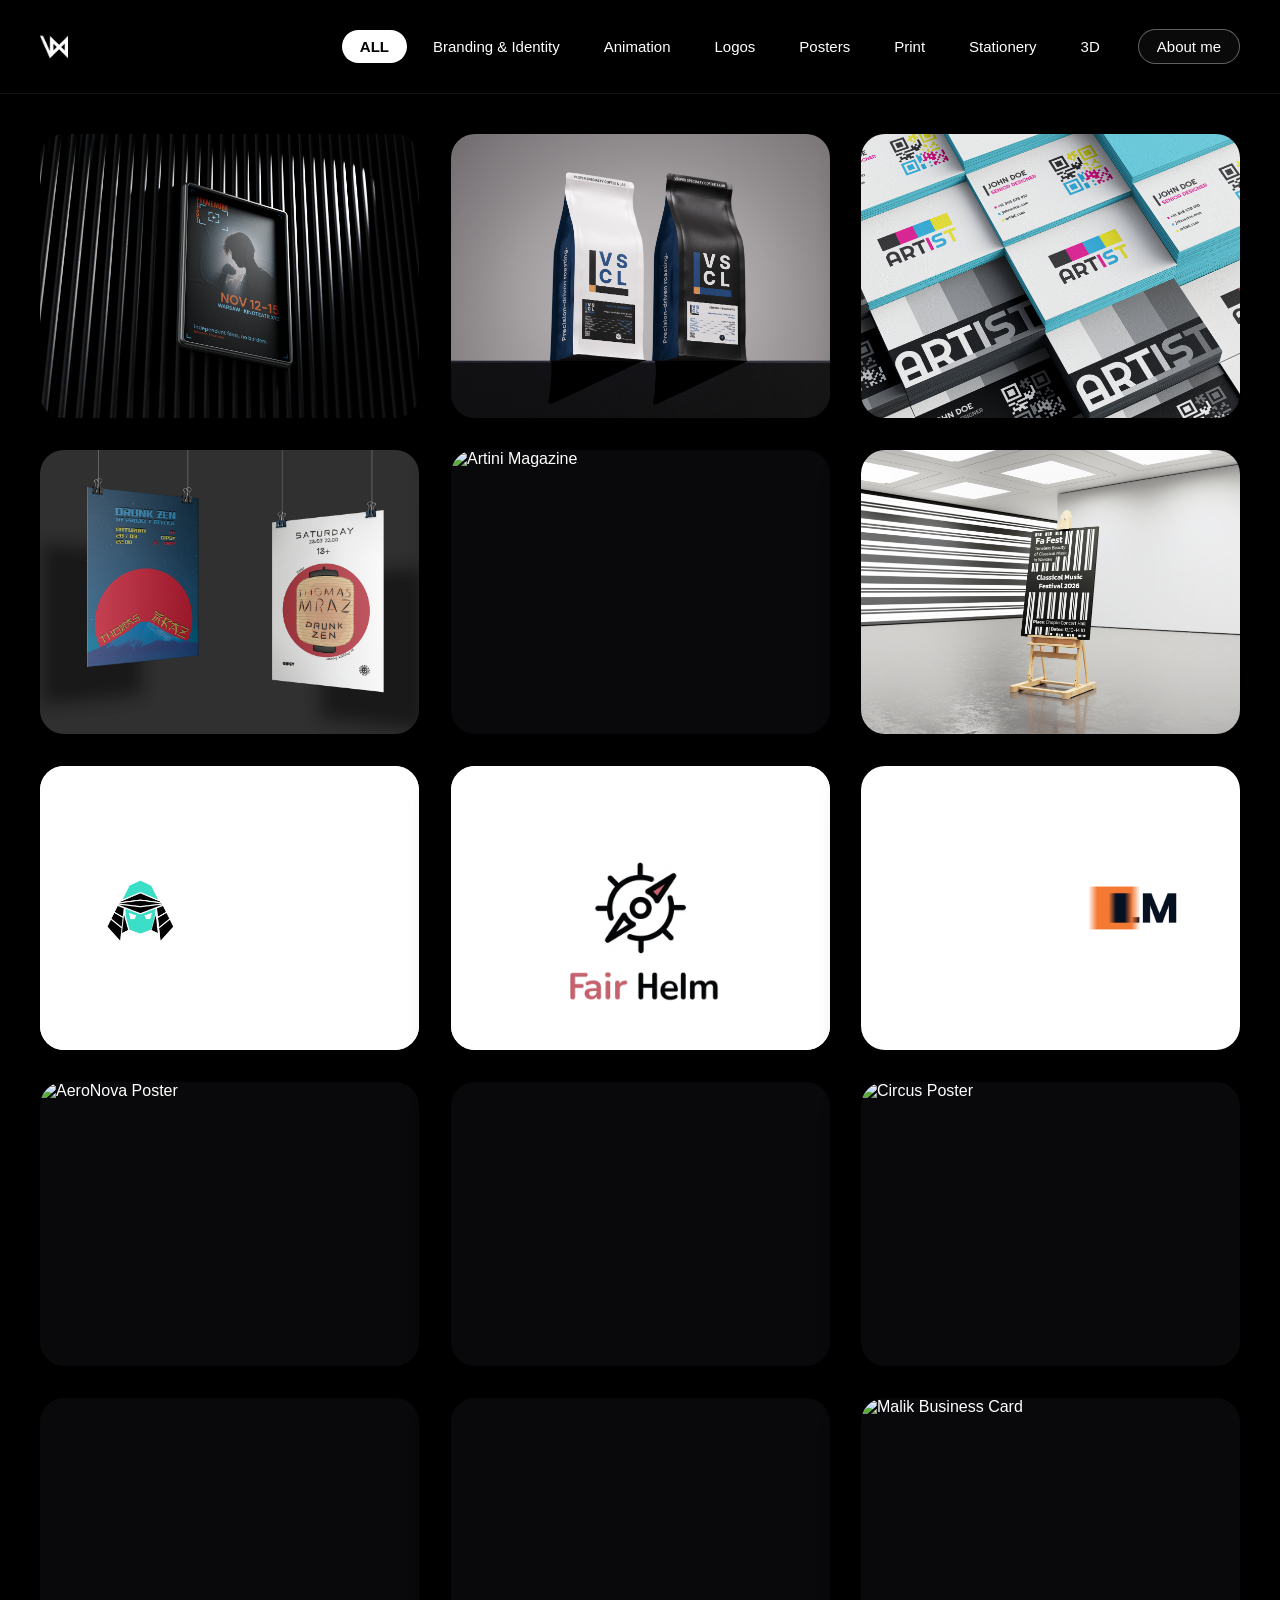
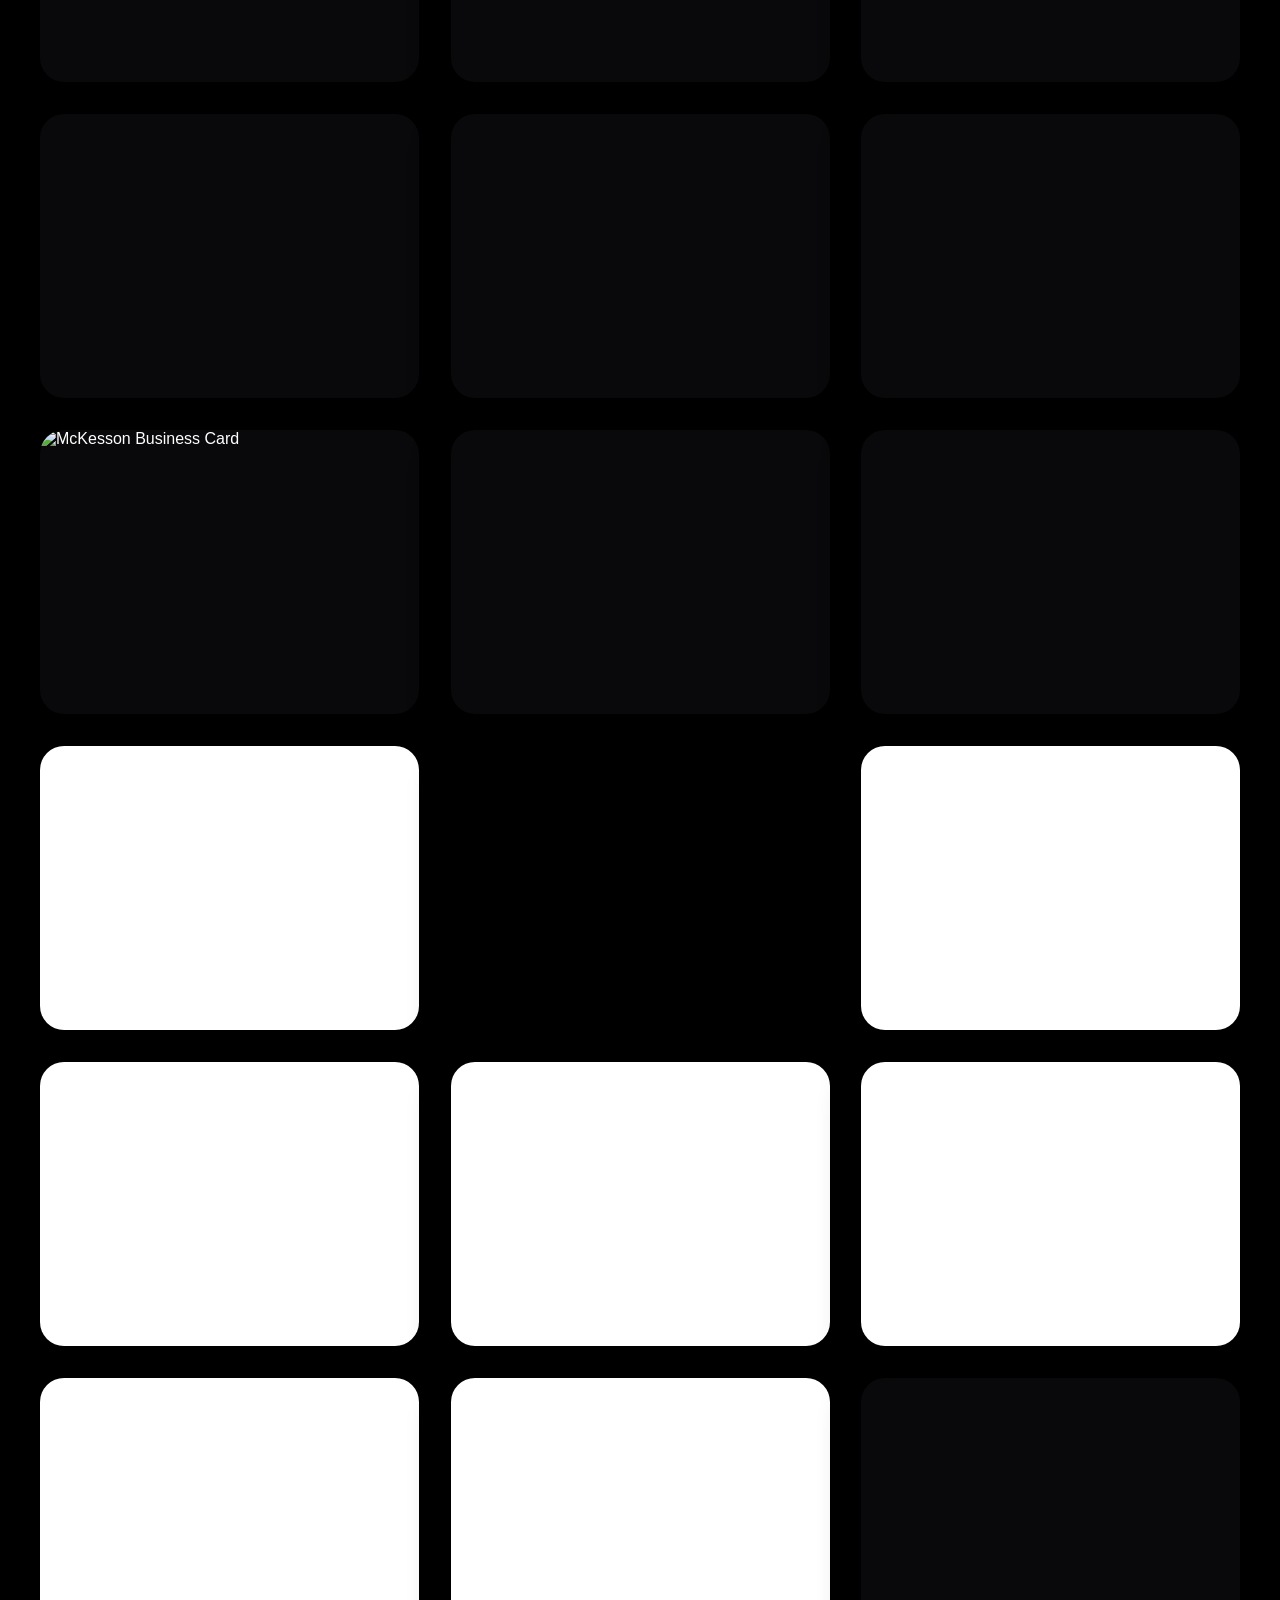
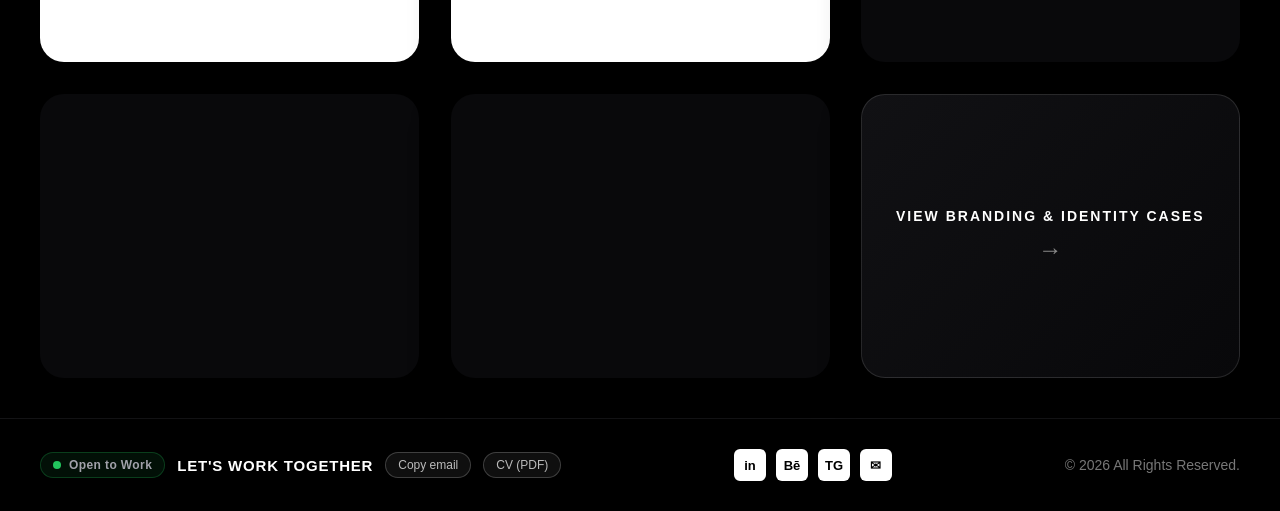
==== commit 10da8828: "Little_update" ====
--- a/index.html
+++ b/index.html
@@ -3,7 +3,7 @@
 <head>
   <meta charset="UTF-8">
   <meta name="viewport" content="width=device-width, initial-scale=1.0">
-  <title>Portfolio — Nikita Nareyko</title>
+  <title>Portfolio | Nikita Nareyko</title>
   <link rel="stylesheet" href="style.css">
 
   <!-- Favicon & Social Preview (Open Graph) -->
@@ -11,12 +11,12 @@
   <link rel="apple-touch-icon" href="images/LOGO_WHITE_BACKGROUND2.png">
 
   <meta property="og:type" content="website">
-  <meta property="og:title" content="Nikita Nareyko — Graphic Designer & Brand Identity Specialist">
+  <meta property="og:title" content="Nikita Nareyko | Graphic Designer & Brand Identity Specialist">
   <meta property="og:description" content="Brand identities, visual systems, logo animation, print & 3D design. Warsaw, Poland.">
   <meta property="og:image" content="images/LOGO_WHITE_BACKGROUND2.png">
 
   <meta name="twitter:card" content="summary">
-  <meta name="twitter:title" content="Nikita Nareyko — Graphic Designer">
+  <meta name="twitter:title" content="Nikita Nareyko | Graphic Designer">
   <meta name="twitter:description" content="Brand identities, visual systems, logo animation, print & 3D design.">
   <meta name="twitter:image" content="images/LOGO_WHITE_BACKGROUND2.png">
 </head>
@@ -51,34 +51,34 @@
     
     <!-- 1. FrameworkFest (Кейс) -->
     <div class="card branding posters clickable-case" onclick="openProject('frameworkfest')">
-      <img src="images/Branding_Identity/FrameworkFest/FrameworkFest_poster.png" alt="FrameworkFest Poster">
+      <img src="images/Branding_Identity/FrameworkFest/FrameworkFest_poster.png" alt="FrameworkFest Poster" fetchpriority="high" decoding="async">
       <div class="case-badge">VIEW CASE</div>
     </div>
 
     <!-- 2. VSCL Package (Кейс) -->
     <div class="card branding clickable-case" onclick="openProject('vscl')">
-      <img src="images/Branding_Identity/VSCL/VSCL_package2.png" alt="VSCL Package">
+      <img src="images/Branding_Identity/VSCL/VSCL_package2.png" alt="VSCL Package" fetchpriority="high" decoding="async">
       <div class="case-badge">VIEW CASE</div>
     </div>
 
     <!-- 3. ARTIST Business Cards -->
     <div class="card stationery">
-      <img src="images/Stationery/ARTIST bc.png" alt="ARTIST Business Cards">
+      <img src="images/Stationery/ARTIST bc.png" alt="ARTIST Business Cards" fetchpriority="high" decoding="async">
     </div>
 
     <!-- 4. TM Poster -->
     <div class="card posters">
-      <img src="images/Poster/TM_Poster.jpg" alt="TM Poster">
+      <img src="images/Poster/TM_Poster.jpg" alt="TM Poster" decoding="async">
     </div>
 
     <!-- 5. Artini Magazine -->
     <div class="card print">
-      <img src="images/Print/Artini_magazine.png" alt="Artini Magazine">
+      <img src="images/Print/Artini_magazine.png" alt="Artini Magazine" decoding="async">
     </div>
 
     <!-- 6. FaFest Poster (Кейс) -->
     <div class="card posters branding clickable-case" onclick="openProject('fafest')">
-      <img src="images/Poster/FaFest_poster.png" alt="FaFest Poster">
+      <img src="images/Poster/FaFest_poster.png" alt="FaFest Poster" decoding="async">
       <div class="case-badge">VIEW CASE</div>
     </div>
 
@@ -100,89 +100,89 @@
     </div>
 
     <div class="card posters">
-      <img src="images/Poster/AeroNova poster.png" alt="AeroNova Poster" loading="lazy">
+      <img src="images/Poster/AeroNova poster.png" alt="AeroNova Poster" loading="lazy" decoding="async">
     </div>
 
     <div class="card print">
-      <img src="images/Print/BobDylan_booklet.png" alt="Bob Dylan Booklet" loading="lazy">
+      <img src="images/Print/BobDylan_booklet.png" alt="Bob Dylan Booklet" loading="lazy" decoding="async">
     </div>
 
     <div class="card posters">
-      <img src="images/Poster/Circus.png" alt="Circus Poster" loading="lazy">
+      <img src="images/Poster/Circus.png" alt="Circus Poster" loading="lazy" decoding="async">
     </div>
 
     <div class="card stationery">
-      <img src="images/Stationery/Badge 2.png" alt="Badge 2" loading="lazy">
+      <img src="images/Stationery/Badge 2.png" alt="Badge 2" loading="lazy" decoding="async">
     </div>
 
     <div class="card print">
-      <img src="images/Print/Ikea_booklet.png" alt="IKEA Booklet" loading="lazy">
+      <img src="images/Print/Ikea_booklet.png" alt="IKEA Booklet" loading="lazy" decoding="async">
     </div>
 
     <div class="card stationery">
-      <img src="images/Stationery/Malik_bc.png" alt="Malik Business Card" loading="lazy">
+      <img src="images/Stationery/Malik_bc.png" alt="Malik Business Card" loading="lazy" decoding="async">
     </div>
 
     <div class="card print">
-      <img src="images/Print/Aeronova_triplet.png" alt="Aeronova Triplet" loading="lazy">
+      <img src="images/Print/Aeronova_triplet.png" alt="Aeronova Triplet" loading="lazy" decoding="async">
     </div>
 
     <div class="card print">
-      <img src="images/Print/Overfishing_booklet.png" alt="Overfishing Booklet" loading="lazy">
+      <img src="images/Print/Overfishing_booklet.png" alt="Overfishing Booklet" loading="lazy" decoding="async">
     </div>
 
     <div class="card print">
-      <img src="images/Print/FrameworkFest_booklet.png" alt="FrameworkFest Booklet" loading="lazy">
+      <img src="images/Print/FrameworkFest_booklet.png" alt="FrameworkFest Booklet" loading="lazy" decoding="async">
     </div>
 
     <div class="card stationery">
-      <img src="images/Stationery/MCKESSON_bc.png" alt="McKesson Business Card" loading="lazy">
+      <img src="images/Stationery/MCKESSON_bc.png" alt="McKesson Business Card" loading="lazy" decoding="async">
     </div>
 
     <div class="card stationery">
-      <img src="images/Stationery/VSCL_card.png" alt="VSCL Card" loading="lazy">
+      <img src="images/Stationery/VSCL_card.png" alt="VSCL Card" loading="lazy" decoding="async">
     </div>
 
     <!-- ================= LOGOS ================= -->
     <div class="card logos">
-      <img src="images/Logo/FrameworkFest_Logo.png" alt="FrameworkFest Logo" loading="lazy">
+      <img src="images/Logo/FrameworkFest_logo.png" alt="FrameworkFest Logo" loading="lazy" decoding="async">
     </div>
     <div class="card logos logo-card bg-white">
-      <img src="images/Logo/FH_logoNEW.png" alt="FairHelm Logo" loading="lazy">
+      <img src="images/Logo/FH_logoNEW.png" alt="FairHelm Logo" loading="lazy" decoding="async">
     </div>
     <div class="card logos logo-card bg-black vscl-logo">
-      <img src="images/Logo/VSCL_logo.png" alt="VSCL Logo" loading="lazy">
+      <img src="images/Logo/VSCL_logo.png" alt="VSCL Logo" loading="lazy" decoding="async">
     </div>
     <div class="card logos logo-card bg-white">
-      <img src="images/Logo/NNV_LOGO.png" alt="NNV Logo" loading="lazy">
+      <img src="images/Logo/NNV_LOGO.png" alt="NNV Logo" loading="lazy" decoding="async">
     </div>
     <div class="card logos logo-card bg-white">
-      <img src="images/Logo/AeroNova_logo.png" alt="AeroNova Logo" loading="lazy">
+      <img src="images/Logo/AeroNova_logo.png" alt="AeroNova Logo" loading="lazy" decoding="async">
     </div>
     <div class="card logos logo-card bg-white">
-      <img src="images/Logo/Artini logo.png" alt="Artini Logo" loading="lazy">
+      <img src="images/Logo/Artini logo.png" alt="Artini Logo" loading="lazy" decoding="async">
     </div>
     <div class="card logos logo-card bg-white">
-      <img src="images/Logo/ARTIST_logo.png" alt="ARTIST Logo" loading="lazy">
+      <img src="images/Logo/ARTIST_logo.png" alt="ARTIST Logo" loading="lazy" decoding="async">
     </div>
     <div class="card logos logo-card bg-white">
-      <img src="images/Logo/bakery-11.png" alt="Pixie Bakery Logo" loading="lazy">
+      <img src="images/Logo/bakery-11.png" alt="Pixie Bakery Logo" loading="lazy" decoding="async">
     </div>
     <div class="card logos logo-card bg-white">
-      <img src="images/Logo/Malik_Logo.png" alt="Malik Logo" loading="lazy">
+      <img src="images/Logo/Malik_Logo.png" alt="Malik Logo" loading="lazy" decoding="async">
     </div>
 
     <!-- ================= 3D & DIPLOMA GUITAR (ВСЕ 3 КЛИКАБЕЛЬНЫ) ================= -->
     <div class="card 3d clickable-case primary-3d-case" onclick="openProject('kraken')">
-      <img src="images/3D/agressive_guitar.png" alt="Kraken's Touch — Aggressive Guitar 3D Concept" loading="lazy">
+      <img src="images/3D/agressive_guitar.png" alt="Kraken's Touch: Aggressive Guitar 3D Concept" loading="lazy" decoding="async">
       <div class="case-badge">VIEW 3D CASE</div>
     </div>
     <div class="card 3d clickable-case" onclick="openProject('kraken')">
-      <img src="images/3D/warm_guitar.png" alt="Kraken's Touch — Warm Guitar 3D Concept" loading="lazy">
+      <img src="images/3D/warm_guitar.png" alt="Kraken's Touch: Warm Guitar 3D Concept" loading="lazy" decoding="async">
       <div class="case-badge">VIEW 3D CASE</div>
     </div>
     <div class="card 3d clickable-case" onclick="openProject('kraken')">
-      <img src="images/3D/calm_guitar.png" alt="Kraken's Touch — Calm Guitar 3D Concept" loading="lazy">
+      <img src="images/3D/calm_guitar.png" alt="Kraken's Touch: Calm Guitar 3D Concept" loading="lazy" decoding="async">
       <div class="case-badge">VIEW 3D CASE</div>
     </div>
 
@@ -272,7 +272,7 @@
       frameworkfest: {
         title: "Framework Fest",
         sub: "Film Festival Visual Identity",
-        desc: "Comprehensive visual identity system for an independent film festival—combining modular frame geometry, bold editorial typography, print booklets, tickets, and VIP/Press accreditation badges.",
+        desc: "Comprehensive visual identity system for an independent film festival. Built around modular frame geometry, bold editorial typography, print booklets, tickets, and VIP/Press accreditation badges.",
         images: [
           "images/Branding_Identity/FrameworkFest/FrameworkFest_poster.png",
           "images/Branding_Identity/FrameworkFest/FrameworkFest_logo.png",
@@ -315,7 +315,7 @@
       fairhelm: {
         title: "FairHelm",
         sub: "B2B Brand Identity, Motion & Guidelines",
-        desc: "End-to-end brand identity, logo animation, and 11-page brand book for FairHelm—establishing colour architecture, typography, and digital communication standards.",
+        desc: "End-to-end brand identity, logo animation, and an 11-page brand book for FairHelm, establishing colour architecture, typography, and digital communication standards.",
         images: [
           "images/Branding_Identity/FairHelm/FairHelm_Post1.png",
           "images/Branding_Identity/FairHelm/FairHelm_Post2.png",
@@ -333,10 +333,10 @@
         ]
       },
       kraken: {
-        title: "Kraken's Touch — Graduation Project",
+        title: "Kraken's Touch: Graduation Project",
         sub: "From 3D Emotional Form Language in Blender to Handcrafted Physical Guitar (2026)",
         pdf: "images/About/Diploma_Presentation.pdf",
-        desc: "Concept: Guitar as Personality — exploring how silhouette, clay form, and graphic patterns express three emotional states (Calm, Warm, Aggressive). Process: moodboards → hand sketches & clay sculpting → procedural patterns → 3D modeling in Blender → CNC/hand-shaping, custom painting, and assembling a playable electric guitar.",
+        desc: "Concept: Guitar as Personality. Exploring how silhouette, clay form, and graphic patterns express three emotional states (Calm, Warm, Aggressive). Process: moodboards, hand sketches, clay sculpting, procedural patterns, 3D modeling in Blender, and CNC/hand-shaping into a playable electric guitar.",
         images: [
           "images/About/B1.jpg",
           "images/3D/agressive_guitar.png",
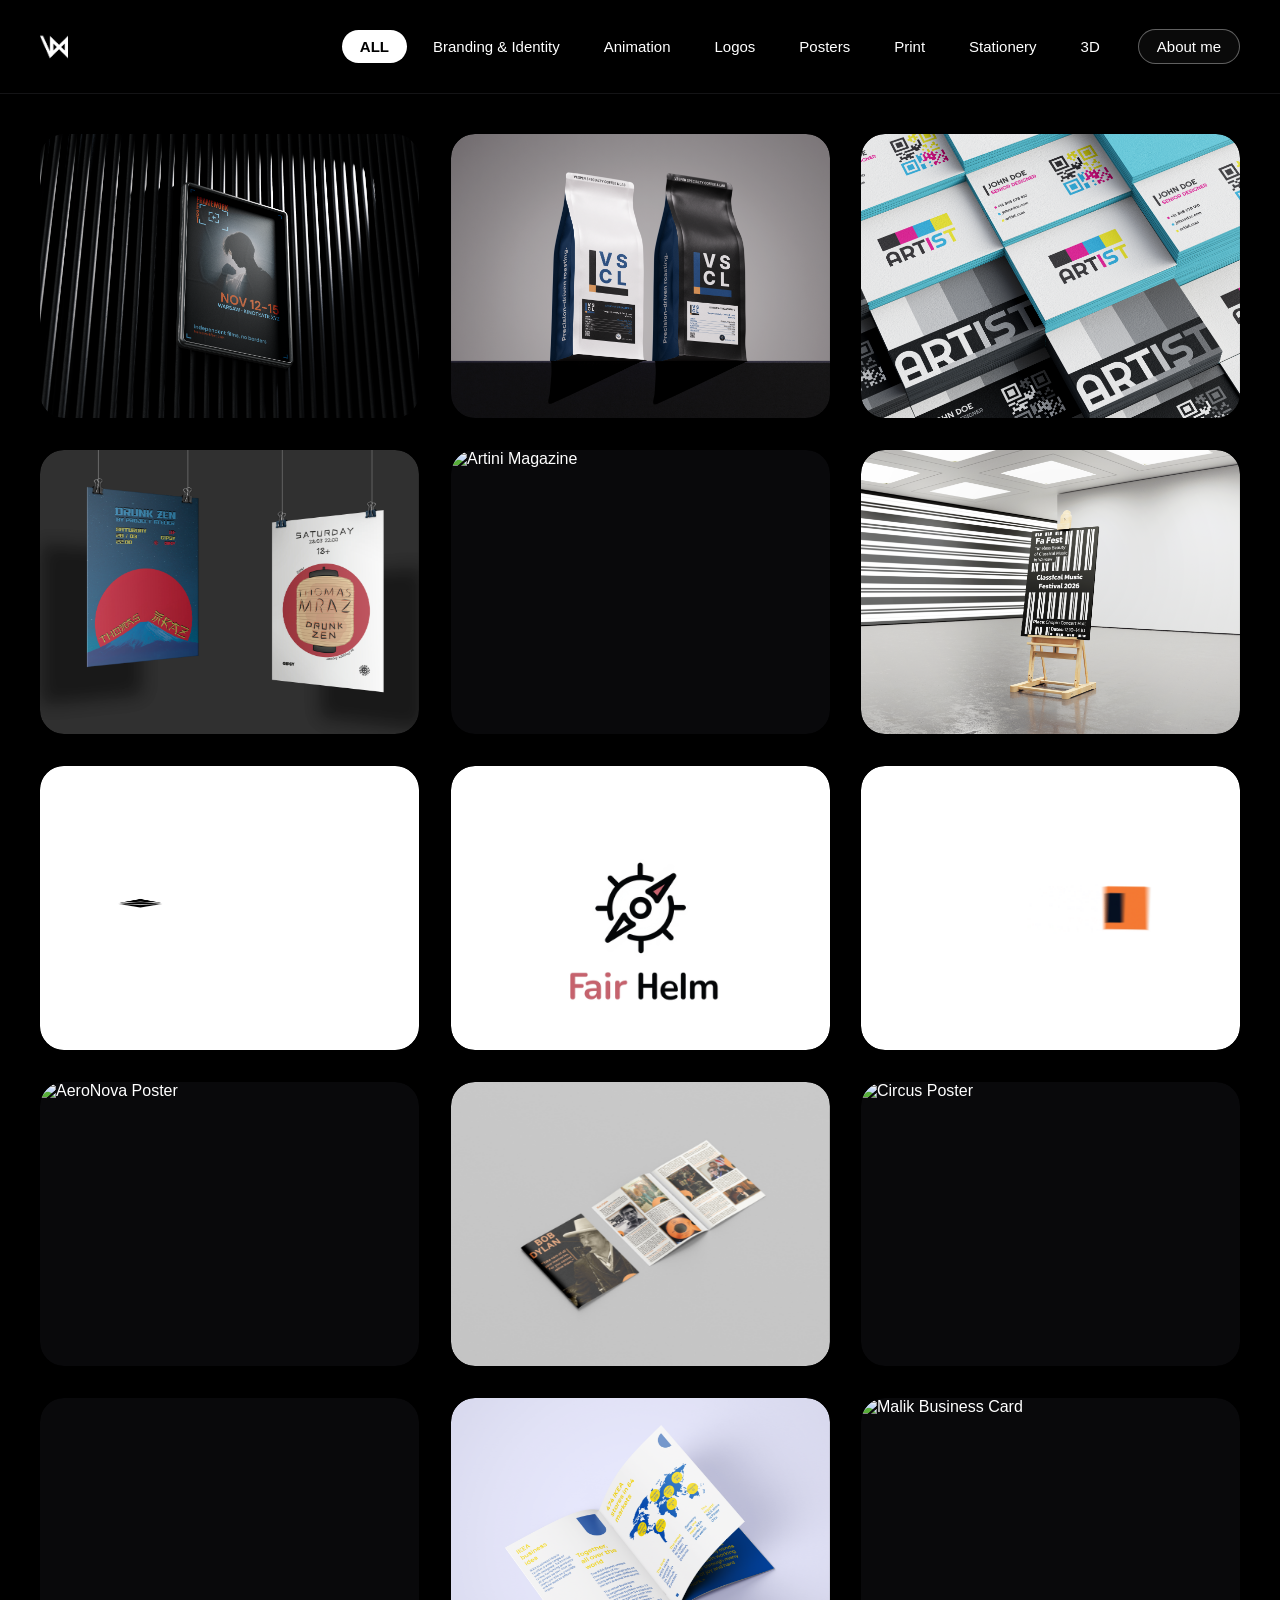
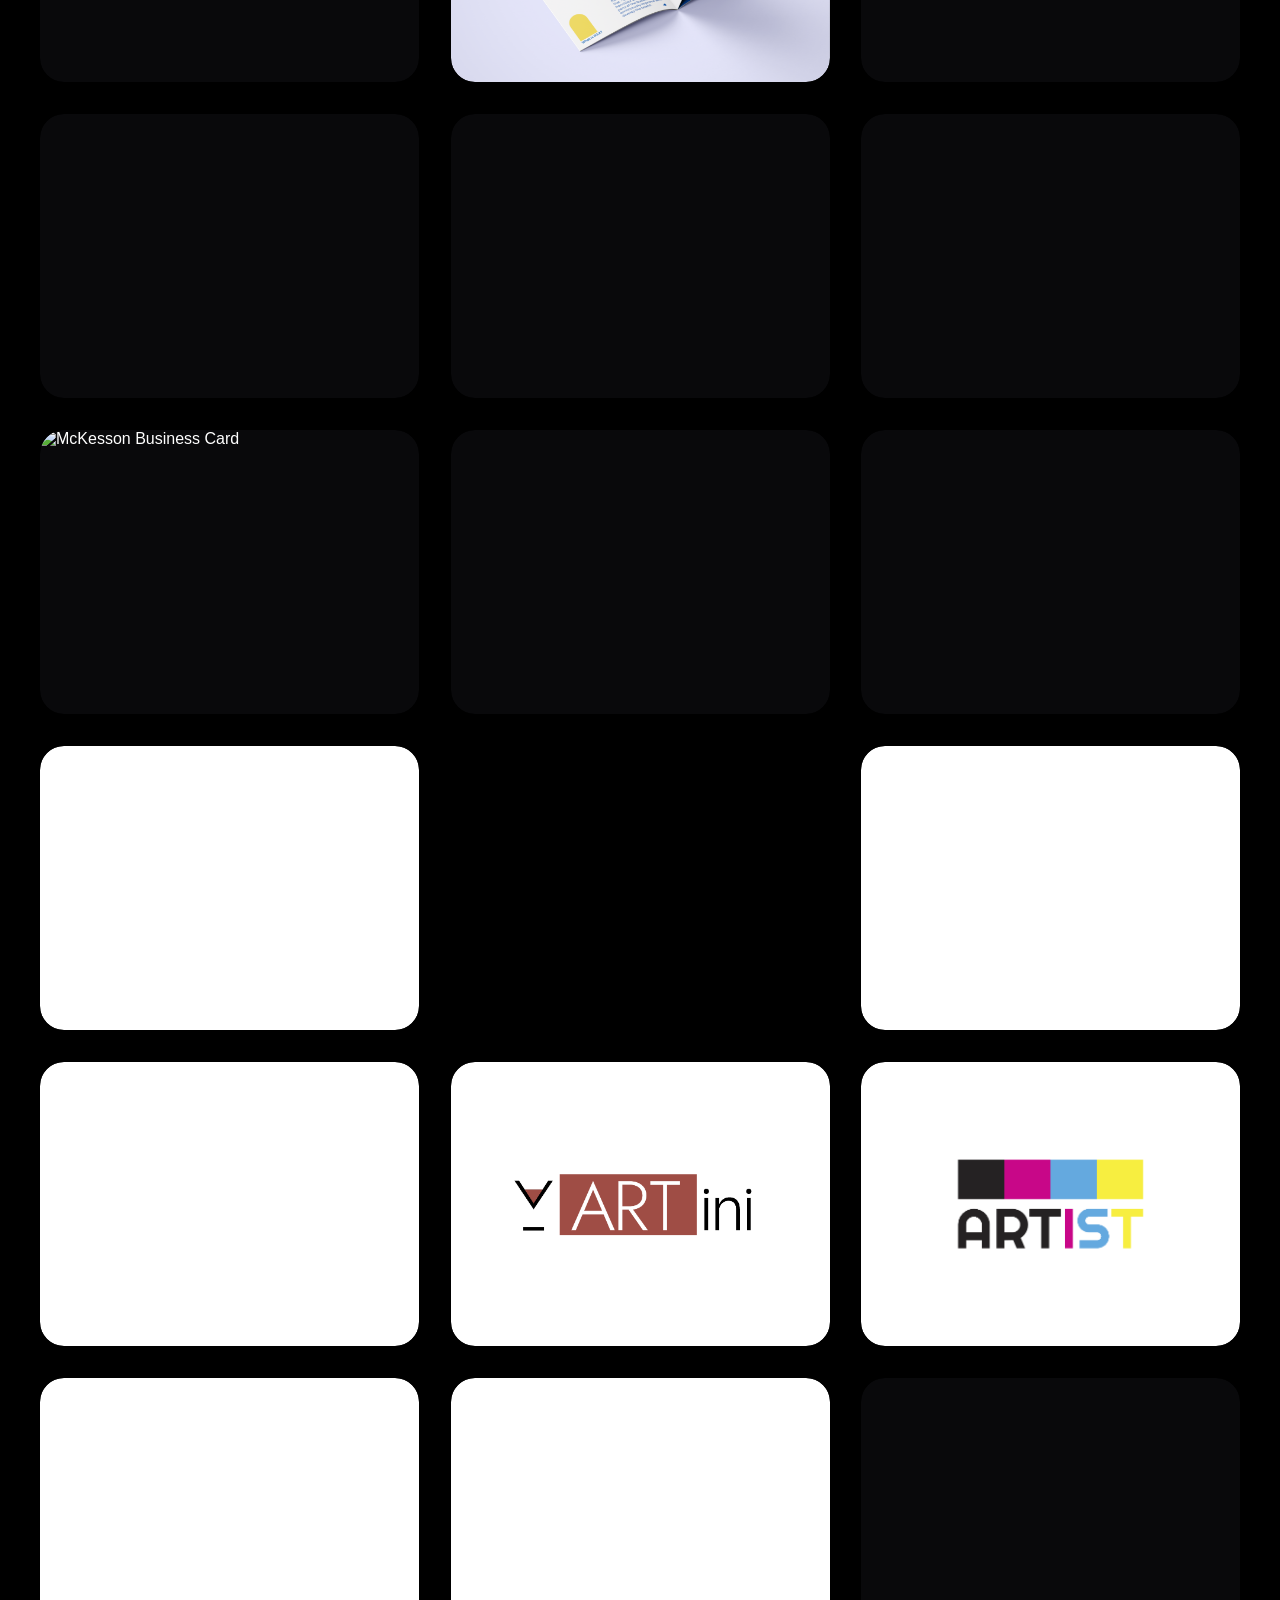
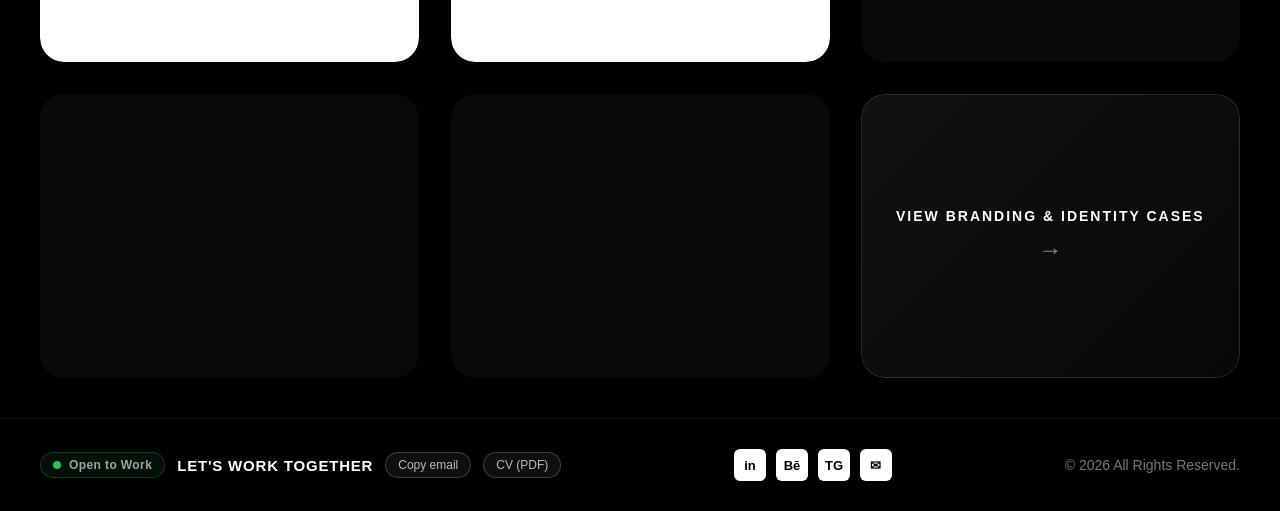
==== commit 523cfc05: "more.updates." ====
--- a/index.html
+++ b/index.html
@@ -317,6 +317,7 @@
         sub: "B2B Brand Identity, Motion & Guidelines",
         desc: "End-to-end brand identity, logo animation, and an 11-page brand book for FairHelm, establishing colour architecture, typography, and digital communication standards.",
         images: [
+          "images/Animation/FairHelm_animation_NEW.gif",
           "images/Branding_Identity/FairHelm/FairHelm_Post1.png",
           "images/Branding_Identity/FairHelm/FairHelm_Post2.png",
           "images/Branding_Identity/FairHelm/BB1_1.png",
--- a/style.css
+++ b/style.css
@@ -64,7 +64,7 @@
   font-weight: 500;
   border-radius: 20px;
   cursor: pointer;
-  transition: transform 0.2s ease, background-color 0.2s ease, color 0.2s ease;
+  transition: background-color 0.2s ease, color 0.2s ease;
   display: inline-block;
 }
 
@@ -84,7 +84,7 @@
   gap: 6px;
   margin-left: 12px;
   flex-shrink: 0;
-  transition: transform 0.2s ease, background-color 0.25s ease, color 0.25s ease, border-color 0.25s ease;
+  transition: background-color 0.2s ease, color 0.2s ease, border-color 0.2s ease;
 }
 
 /* Плавное появление карточек при фильтрации */
@@ -113,7 +113,11 @@
   background-color: #09090b;
   box-shadow: 0 16px 36px rgba(0, 0, 0, 0.85);
   transition: transform 0.35s cubic-bezier(0.22, 1, 0.36, 1), opacity 0.25s ease;
-  contain: content;
+  contain: layout style;
+  isolation: isolate;
+  transform: translateZ(0);
+  -webkit-mask-image: -webkit-radial-gradient(white, black);
+  mask-image: radial-gradient(white, black);
   aspect-ratio: 4 / 3;
   display: flex;
   align-items: center;
@@ -126,6 +130,8 @@
   height: 100%;
   object-fit: cover;
   display: block;
+  backface-visibility: hidden;
+  will-change: transform;
   transition: transform 0.45s cubic-bezier(0.22, 1, 0.36, 1);
 }
 
@@ -838,21 +844,24 @@
   }
 
   .filter-btn:hover {
-    transform: scale(1.08);
+    background-color: rgba(255, 255, 255, 0.12);
+  }
+
+  .filter-btn.active:hover {
+    background-color: #ffffff;
   }
 
   .about-nav-btn:hover {
     background-color: #ffffff;
     color: #000000;
     border-color: #ffffff;
-    transform: scale(1.05);
   }
 
   .card:hover {
-      transform: translateY(-6px);
-      box-shadow: 0 24px 48px rgba(0, 0, 0, 0.92);
-      z-index: 2;
-    }
+    transform: translateY(-6px);
+    box-shadow: 0 24px 48px rgba(0, 0, 0, 0.92);
+    z-index: 2;
+  }
 
   .card:hover img {
     transform: scale(1.03);
@@ -921,6 +930,7 @@
     color: #000000;
   }
 }
+
 /* Боковые стрелки переключения в развёрнутых кейсах */
 .case-nav-btn {
   z-index: 1015;
@@ -931,6 +941,7 @@
     display: none;
   }
 }
+
 /* Адаптация для планшетов и мобильных */
 @media (max-width: 960px) {
   .gallery {
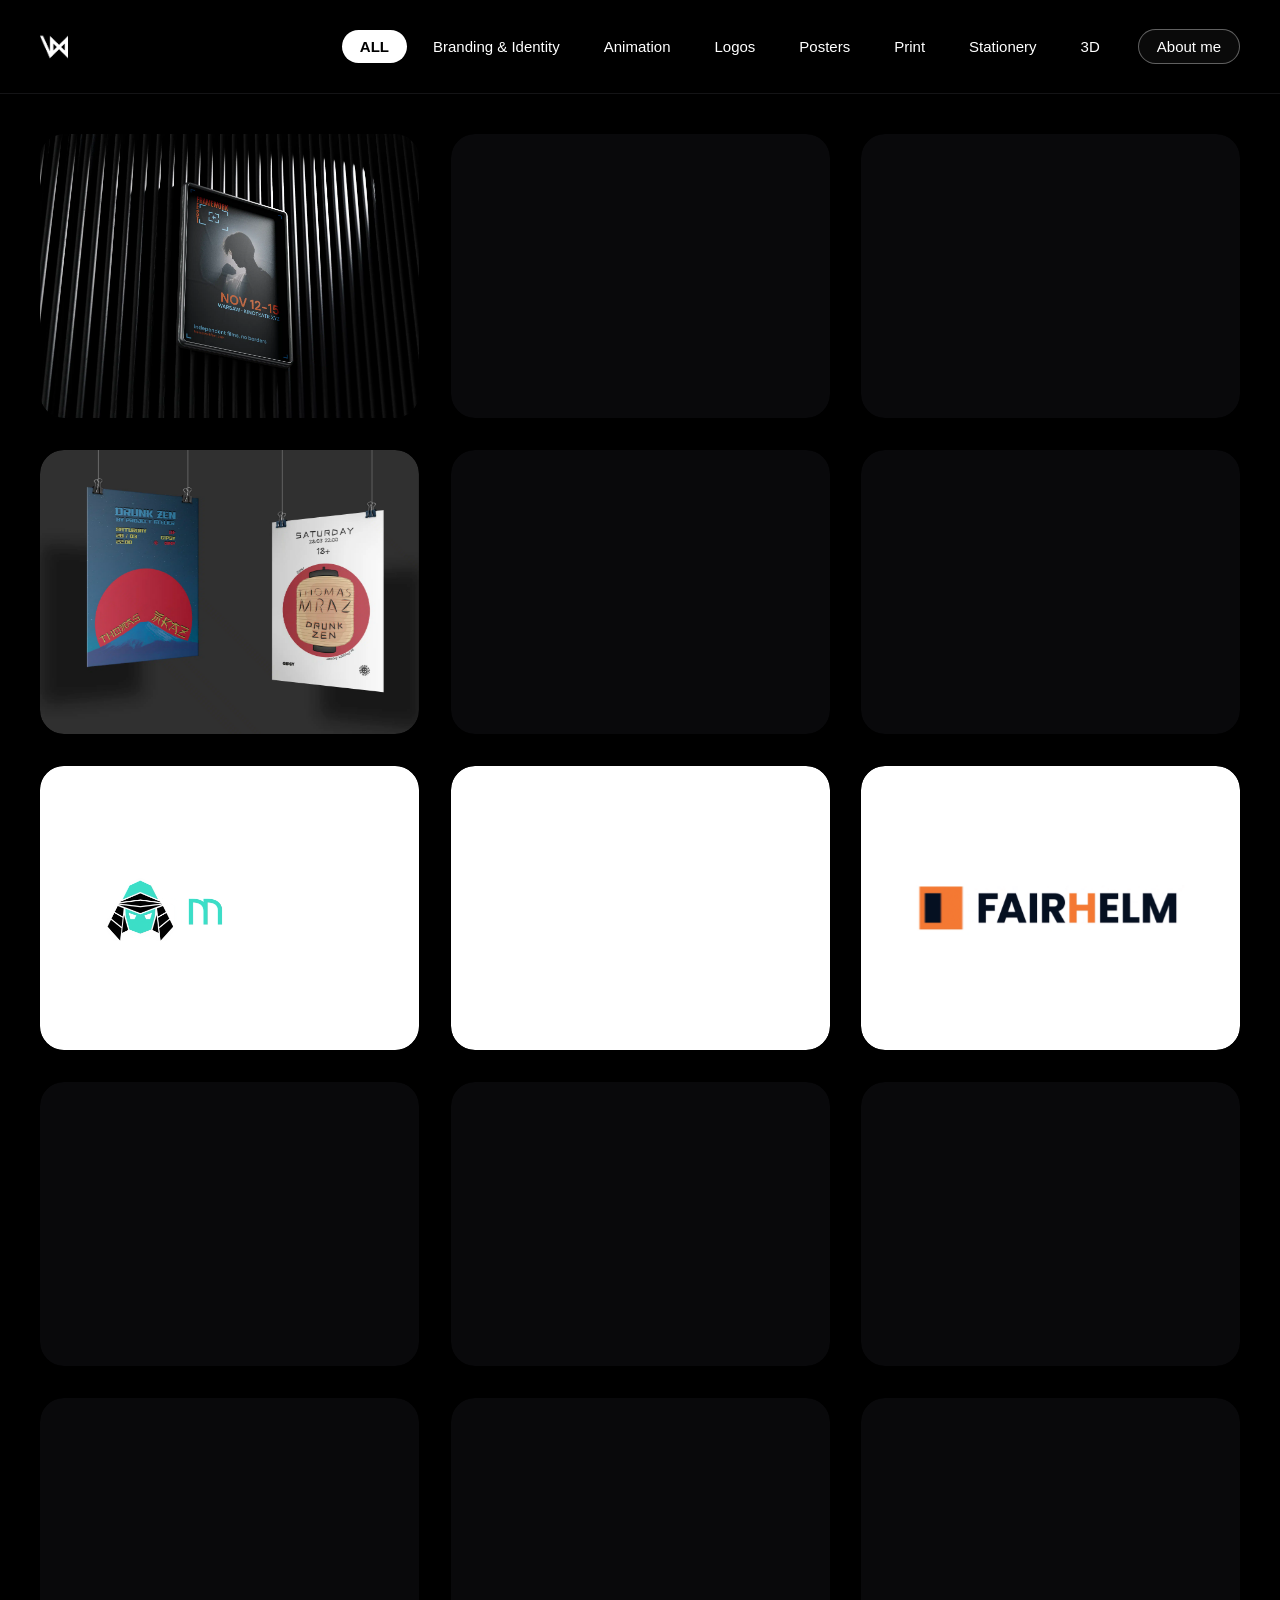
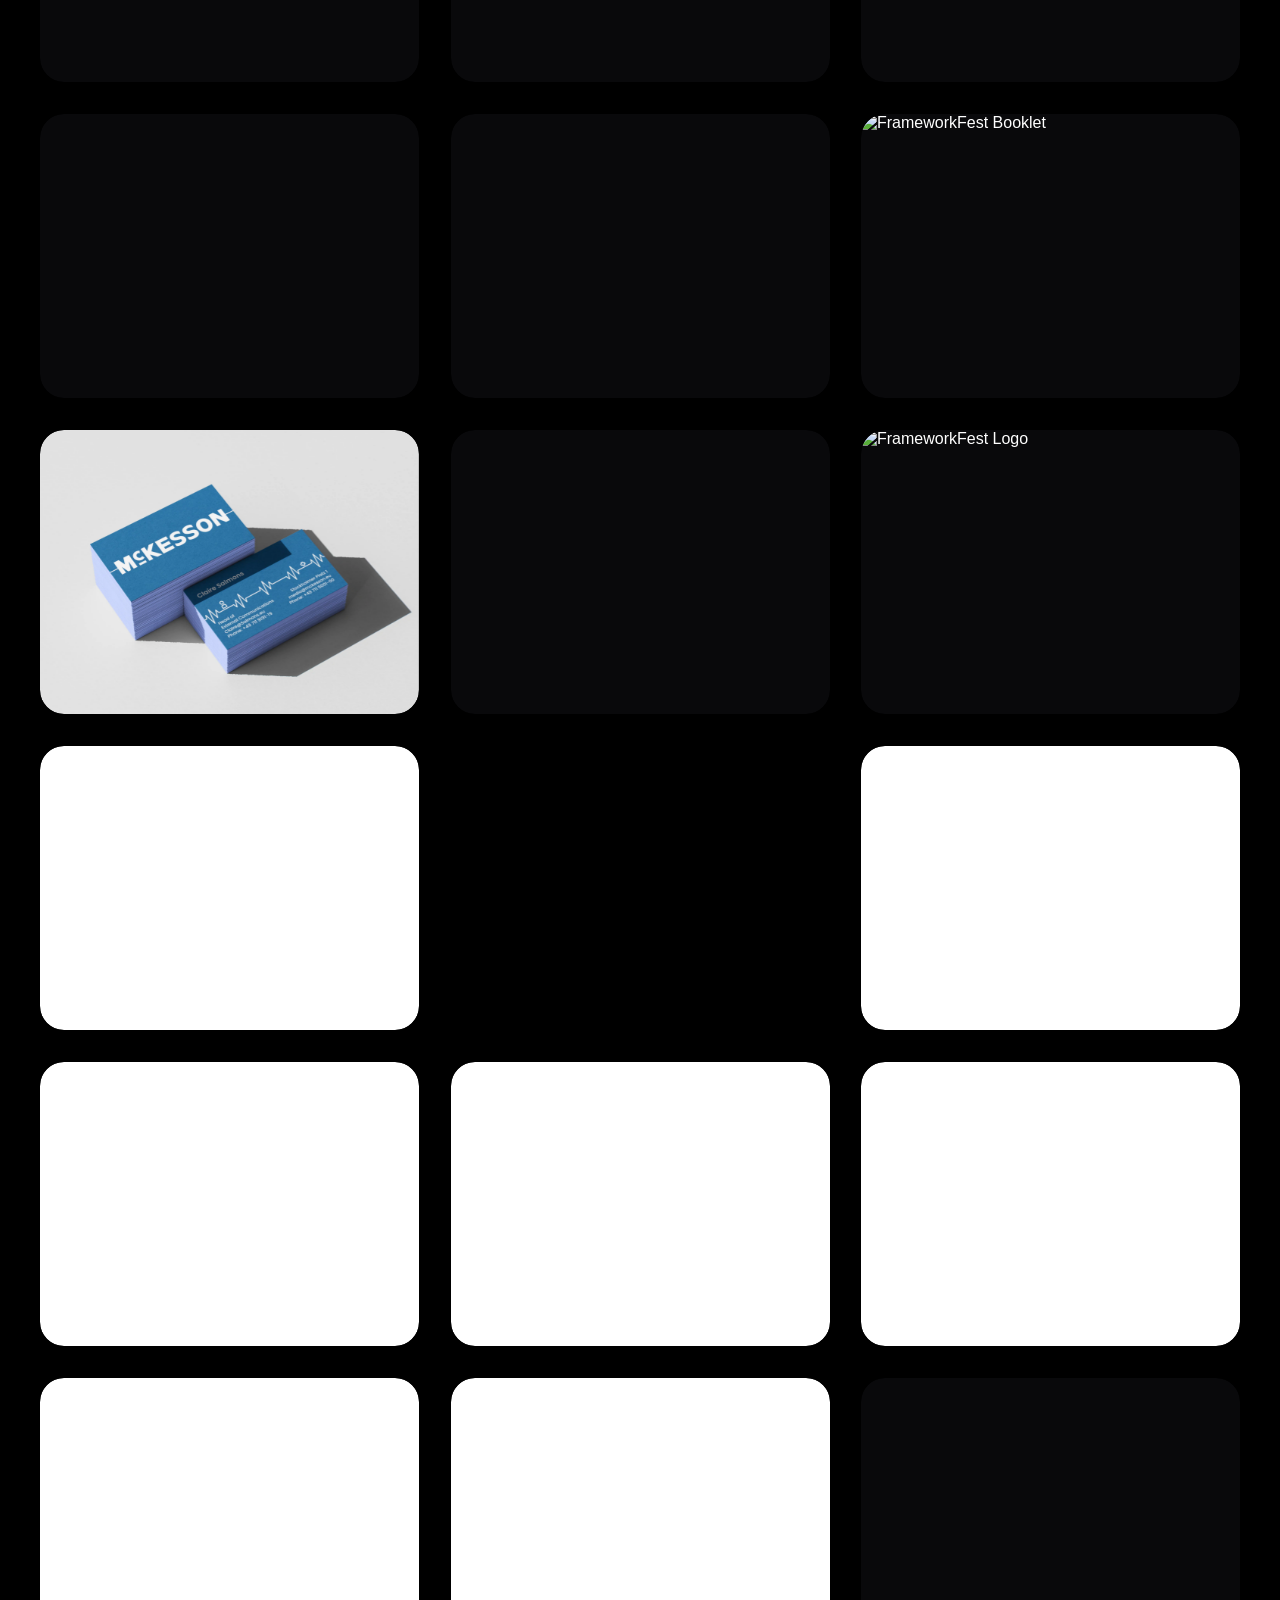
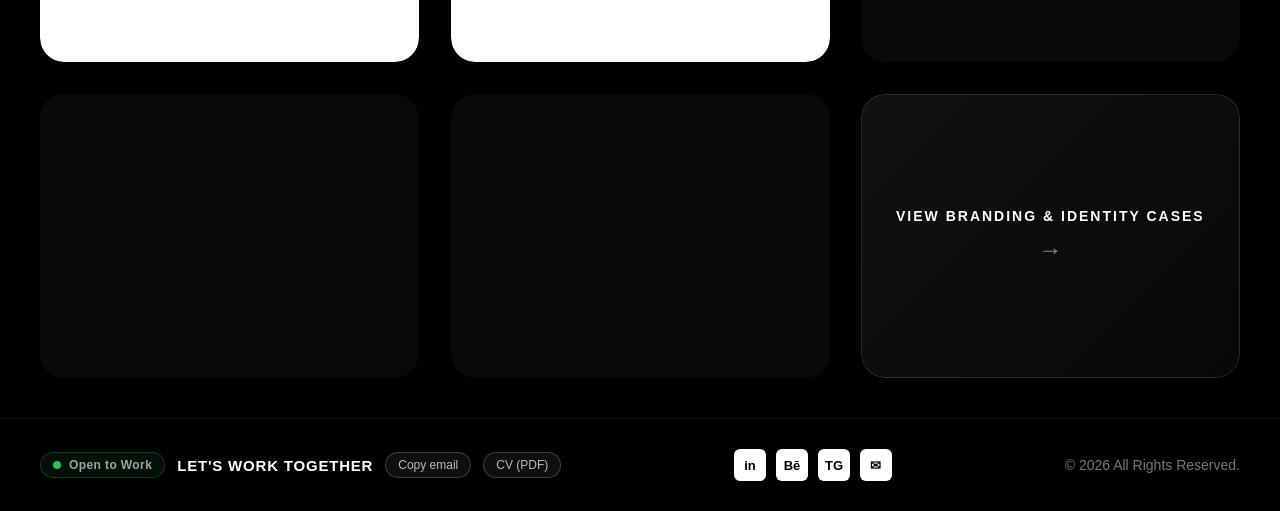
==== commit 0736eca9: "optimisation" ====
--- a/index.html
+++ b/index.html
@@ -51,34 +51,34 @@
     
     <!-- 1. FrameworkFest (Кейс) -->
     <div class="card branding posters clickable-case" onclick="openProject('frameworkfest')">
-      <img src="images/Branding_Identity/FrameworkFest/FrameworkFest_poster.png" alt="FrameworkFest Poster" fetchpriority="high" decoding="async">
+      <img src="images/Branding_Identity/FrameworkFest/FrameworkFest_poster.webp" alt="FrameworkFest Poster" fetchpriority="high" decoding="async">
       <div class="case-badge">VIEW CASE</div>
     </div>
 
     <!-- 2. VSCL Package (Кейс) -->
     <div class="card branding clickable-case" onclick="openProject('vscl')">
-      <img src="images/Branding_Identity/VSCL/VSCL_package2.png" alt="VSCL Package" fetchpriority="high" decoding="async">
+      <img src="images/Branding_Identity/VSCL/VSCL_package2.webp" alt="VSCL Package" fetchpriority="high" decoding="async">
       <div class="case-badge">VIEW CASE</div>
     </div>
 
     <!-- 3. ARTIST Business Cards -->
     <div class="card stationery">
-      <img src="images/Stationery/ARTIST bc.png" alt="ARTIST Business Cards" fetchpriority="high" decoding="async">
+      <img src="images/Stationery/ARTIST bc.webp" alt="ARTIST Business Cards" fetchpriority="high" decoding="async">
     </div>
 
     <!-- 4. TM Poster -->
     <div class="card posters">
-      <img src="images/Poster/TM_Poster.jpg" alt="TM Poster" decoding="async">
+      <img src="images/Poster/TM_Poster.webp" alt="TM Poster" decoding="async">
     </div>
 
     <!-- 5. Artini Magazine -->
     <div class="card print">
-      <img src="images/Print/Artini_magazine.png" alt="Artini Magazine" decoding="async">
+      <img src="images/Print/Artini_magazine.webp" alt="Artini Magazine" decoding="async">
     </div>
 
     <!-- 6. FaFest Poster (Кейс) -->
     <div class="card posters branding clickable-case" onclick="openProject('fafest')">
-      <img src="images/Poster/FaFest_poster.png" alt="FaFest Poster" decoding="async">
+      <img src="images/Poster/FaFest_poster.webp" alt="FaFest Poster" decoding="async">
       <div class="case-badge">VIEW CASE</div>
     </div>
 
@@ -100,89 +100,89 @@
     </div>
 
     <div class="card posters">
-      <img src="images/Poster/AeroNova poster.png" alt="AeroNova Poster" loading="lazy" decoding="async">
+      <img src="images/Poster/AeroNova poster.webp" alt="AeroNova Poster" loading="lazy" decoding="async">
     </div>
 
     <div class="card print">
-      <img src="images/Print/BobDylan_booklet.png" alt="Bob Dylan Booklet" loading="lazy" decoding="async">
+      <img src="images/Print/BobDylan_booklet.webp" alt="Bob Dylan Booklet" loading="lazy" decoding="async">
     </div>
 
     <div class="card posters">
-      <img src="images/Poster/Circus.png" alt="Circus Poster" loading="lazy" decoding="async">
+      <img src="images/Poster/Circus.webp" alt="Circus Poster" loading="lazy" decoding="async">
     </div>
 
     <div class="card stationery">
-      <img src="images/Stationery/Badge 2.png" alt="Badge 2" loading="lazy" decoding="async">
+      <img src="images/Stationery/Badge 2.webp" alt="Badge 2" loading="lazy" decoding="async">
     </div>
 
     <div class="card print">
-      <img src="images/Print/Ikea_booklet.png" alt="IKEA Booklet" loading="lazy" decoding="async">
+      <img src="images/Print/Ikea_booklet.webp" alt="IKEA Booklet" loading="lazy" decoding="async">
     </div>
 
     <div class="card stationery">
-      <img src="images/Stationery/Malik_bc.png" alt="Malik Business Card" loading="lazy" decoding="async">
+      <img src="images/Stationery/Malik_bc.webp" alt="Malik Business Card" loading="lazy" decoding="async">
     </div>
 
     <div class="card print">
-      <img src="images/Print/Aeronova_triplet.png" alt="Aeronova Triplet" loading="lazy" decoding="async">
+      <img src="images/Print/Aeronova_triplet.webp" alt="Aeronova Triplet" loading="lazy" decoding="async">
     </div>
 
     <div class="card print">
-      <img src="images/Print/Overfishing_booklet.png" alt="Overfishing Booklet" loading="lazy" decoding="async">
+      <img src="images/Print/Overfishing_booklet.webp" alt="Overfishing Booklet" loading="lazy" decoding="async">
     </div>
 
     <div class="card print">
-      <img src="images/Print/FrameworkFest_booklet.png" alt="FrameworkFest Booklet" loading="lazy" decoding="async">
+      <img src="images/Print/FrameworkFest_booklet.webp" alt="FrameworkFest Booklet" loading="lazy" decoding="async">
     </div>
 
     <div class="card stationery">
-      <img src="images/Stationery/MCKESSON_bc.png" alt="McKesson Business Card" loading="lazy" decoding="async">
+      <img src="images/Stationery/MCKESSON_bc.webp" alt="McKesson Business Card" loading="lazy" decoding="async">
     </div>
 
     <div class="card stationery">
-      <img src="images/Stationery/VSCL_card.png" alt="VSCL Card" loading="lazy" decoding="async">
+      <img src="images/Stationery/VSCL_card.webp" alt="VSCL Card" loading="lazy" decoding="async">
     </div>
 
     <!-- ================= LOGOS ================= -->
     <div class="card logos">
-      <img src="images/Logo/FrameworkFest_logo.png" alt="FrameworkFest Logo" loading="lazy" decoding="async">
+      <img src="images/Logo/FrameworkFest_logo.webp" alt="FrameworkFest Logo" loading="lazy" decoding="async">
     </div>
     <div class="card logos logo-card bg-white">
-      <img src="images/Logo/FH_logoNEW.png" alt="FairHelm Logo" loading="lazy" decoding="async">
+      <img src="images/Logo/FH_logoNEW.webp" alt="FairHelm Logo" loading="lazy" decoding="async">
     </div>
     <div class="card logos logo-card bg-black vscl-logo">
-      <img src="images/Logo/VSCL_logo.png" alt="VSCL Logo" loading="lazy" decoding="async">
+      <img src="images/Logo/VSCL_logo.webp" alt="VSCL Logo" loading="lazy" decoding="async">
     </div>
     <div class="card logos logo-card bg-white">
-      <img src="images/Logo/NNV_LOGO.png" alt="NNV Logo" loading="lazy" decoding="async">
+      <img src="images/Logo/NNV_LOGO.webp" alt="NNV Logo" loading="lazy" decoding="async">
     </div>
     <div class="card logos logo-card bg-white">
-      <img src="images/Logo/AeroNova_logo.png" alt="AeroNova Logo" loading="lazy" decoding="async">
+      <img src="images/Logo/AeroNova_logo.webp" alt="AeroNova Logo" loading="lazy" decoding="async">
     </div>
     <div class="card logos logo-card bg-white">
-      <img src="images/Logo/Artini logo.png" alt="Artini Logo" loading="lazy" decoding="async">
+      <img src="images/Logo/Artini logo.webp" alt="Artini Logo" loading="lazy" decoding="async">
     </div>
     <div class="card logos logo-card bg-white">
-      <img src="images/Logo/ARTIST_logo.png" alt="ARTIST Logo" loading="lazy" decoding="async">
+      <img src="images/Logo/ARTIST_logo.webp" alt="ARTIST Logo" loading="lazy" decoding="async">
     </div>
     <div class="card logos logo-card bg-white">
-      <img src="images/Logo/bakery-11.png" alt="Pixie Bakery Logo" loading="lazy" decoding="async">
+      <img src="images/Logo/bakery-11.webp" alt="Pixie Bakery Logo" loading="lazy" decoding="async">
     </div>
     <div class="card logos logo-card bg-white">
-      <img src="images/Logo/Malik_Logo.png" alt="Malik Logo" loading="lazy" decoding="async">
+      <img src="images/Logo/Malik_Logo.webp" alt="Malik Logo" loading="lazy" decoding="async">
     </div>
 
     <!-- ================= 3D & DIPLOMA GUITAR (ВСЕ 3 КЛИКАБЕЛЬНЫ) ================= -->
     <div class="card 3d clickable-case primary-3d-case" onclick="openProject('kraken')">
-      <img src="images/3D/agressive_guitar.png" alt="Kraken's Touch: Aggressive Guitar 3D Concept" loading="lazy" decoding="async">
+      <img src="images/3D/agressive_guitar.webp" alt="Kraken's Touch: Aggressive Guitar 3D Concept" loading="lazy" decoding="async">
       <div class="case-badge">VIEW 3D CASE</div>
     </div>
     <div class="card 3d clickable-case" onclick="openProject('kraken')">
-      <img src="images/3D/warm_guitar.png" alt="Kraken's Touch: Warm Guitar 3D Concept" loading="lazy" decoding="async">
+      <img src="images/3D/warm_guitar.webp" alt="Kraken's Touch: Warm Guitar 3D Concept" loading="lazy" decoding="async">
       <div class="case-badge">VIEW 3D CASE</div>
     </div>
     <div class="card 3d clickable-case" onclick="openProject('kraken')">
-      <img src="images/3D/calm_guitar.png" alt="Kraken's Touch: Calm Guitar 3D Concept" loading="lazy" decoding="async">
+      <img src="images/3D/calm_guitar.webp" alt="Kraken's Touch: Calm Guitar 3D Concept" loading="lazy" decoding="async">
       <div class="case-badge">VIEW 3D CASE</div>
     </div>
 
@@ -274,14 +274,14 @@
         sub: "Film Festival Visual Identity",
         desc: "Comprehensive visual identity system for an independent film festival. Built around modular frame geometry, bold editorial typography, print booklets, tickets, and VIP/Press accreditation badges.",
         images: [
-          "images/Branding_Identity/FrameworkFest/FrameworkFest_poster.png",
-          "images/Branding_Identity/FrameworkFest/FrameworkFest_logo.png",
-          "images/Branding_Identity/FrameworkFest/FrameworkFest_post.png",
-          "images/Branding_Identity/FrameworkFest/FrameworkFest_booklet.png",
-          "images/Branding_Identity/FrameworkFest/FrameworkFest_ticket.png",
-          "images/Branding_Identity/FrameworkFest/FrameworkFest_IDCARD_PRESS.png",
-          "images/Branding_Identity/FrameworkFest/FrameworkFest_IDCARD_VIP.png",
-          "images/Branding_Identity/FrameworkFest/FrameworkFest_IDCARD_visitor.png"
+          "images/Branding_Identity/FrameworkFest/FrameworkFest_poster.webp",
+          "images/Branding_Identity/FrameworkFest/FrameworkFest_logo.webp",
+          "images/Branding_Identity/FrameworkFest/FrameworkFest_post.webp",
+          "images/Branding_Identity/FrameworkFest/FrameworkFest_booklet.webp",
+          "images/Branding_Identity/FrameworkFest/FrameworkFest_ticket.webp",
+          "images/Branding_Identity/FrameworkFest/FrameworkFest_IDCARD_PRESS.webp",
+          "images/Branding_Identity/FrameworkFest/FrameworkFest_IDCARD_VIP.webp",
+          "images/Branding_Identity/FrameworkFest/FrameworkFest_IDCARD_visitor.webp"
         ]
       },
       vscl: {
@@ -289,11 +289,11 @@
         sub: "Packaging & Coffee Lab Identity",
         desc: "Minimalist packaging and brand system for a specialty coffee roastery. Built around clean typographic hierarchy, tactile paper bags, takeaway cups, and storefront signage.",
         images: [
-          "images/Branding_Identity/VSCL/VSCL_package2.png",
-          "images/Branding_Identity/VSCL/VSCL_Coffee Cups.png",
-          "images/Branding_Identity/VSCL/VSCL_PAPER BAG.png",
-          "images/Branding_Identity/VSCL/VSCL_sign.png",
-          "images/Branding_Identity/VSCL/VSCL_card.png"
+          "images/Branding_Identity/VSCL/VSCL_package2.webp",
+          "images/Branding_Identity/VSCL/VSCL_Coffee Cups.webp",
+          "images/Branding_Identity/VSCL/VSCL_PAPER BAG.webp",
+          "images/Branding_Identity/VSCL/VSCL_sign.webp",
+          "images/Branding_Identity/VSCL/VSCL_card.webp"
         ]
       },
       fafest: {
@@ -301,15 +301,15 @@
         sub: "Classical Music Festival Identity",
         desc: "Visual language for a contemporary classical music festival. Designed across large-format outdoor banners, posters, event wristbands, tickets, and merchandise.",
         images: [
-          "images/Branding_Identity/FaFest/FaFest_WEB.png",
-          "images/Branding_Identity/FaFest/Banner.png",
-          "images/Branding_Identity/FaFest/BANNER WALL.png",
-          "images/Branding_Identity/FaFest/Poster2.png",
-          "images/Branding_Identity/FaFest/Badge 2.png",
-          "images/Branding_Identity/FaFest/FaFest_bracelet.png",
-          "images/Branding_Identity/FaFest/cup.png",
-          "images/Branding_Identity/FaFest/Roller.png",
-          "images/Branding_Identity/FaFest/Ticket2.png"
+          "images/Branding_Identity/FaFest/FaFest_WEB.webp",
+          "images/Branding_Identity/FaFest/Banner.webp",
+          "images/Branding_Identity/FaFest/BANNER WALL.webp",
+          "images/Branding_Identity/FaFest/Poster2.webp",
+          "images/Branding_Identity/FaFest/Badge 2.webp",
+          "images/Branding_Identity/FaFest/FaFest_bracelet.webp",
+          "images/Branding_Identity/FaFest/cup.webp",
+          "images/Branding_Identity/FaFest/Roller.webp",
+          "images/Branding_Identity/FaFest/Ticket2.webp"
         ]
       },
       fairhelm: {
@@ -318,19 +318,19 @@
         desc: "End-to-end brand identity, logo animation, and an 11-page brand book for FairHelm, establishing colour architecture, typography, and digital communication standards.",
         images: [
           "images/Animation/FairHelm_animation_NEW.gif",
-          "images/Branding_Identity/FairHelm/FairHelm_Post1.png",
-          "images/Branding_Identity/FairHelm/FairHelm_Post2.png",
-          "images/Branding_Identity/FairHelm/BB1_1.png",
-          "images/Branding_Identity/FairHelm/BB1_2.png",
-          "images/Branding_Identity/FairHelm/BB1_3.png",
-          "images/Branding_Identity/FairHelm/BB1_4.png",
-          "images/Branding_Identity/FairHelm/BB1_5.png",
-          "images/Branding_Identity/FairHelm/BB1_6.png",
-          "images/Branding_Identity/FairHelm/BB1_7.png",
-          "images/Branding_Identity/FairHelm/BB1_8.png",
-          "images/Branding_Identity/FairHelm/BB1_9.png",
-          "images/Branding_Identity/FairHelm/BB1_10.png",
-          "images/Branding_Identity/FairHelm/BB1_11.png"
+          "images/Branding_Identity/FairHelm/FairHelm_Post1.webp",
+          "images/Branding_Identity/FairHelm/FairHelm_Post2.webp",
+          "images/Branding_Identity/FairHelm/BB1_1.webp",
+          "images/Branding_Identity/FairHelm/BB1_2.webp",
+          "images/Branding_Identity/FairHelm/BB1_3.webp",
+          "images/Branding_Identity/FairHelm/BB1_4.webp",
+          "images/Branding_Identity/FairHelm/BB1_5.webp",
+          "images/Branding_Identity/FairHelm/BB1_6.webp",
+          "images/Branding_Identity/FairHelm/BB1_7.webp",
+          "images/Branding_Identity/FairHelm/BB1_8.webp",
+          "images/Branding_Identity/FairHelm/BB1_9.webp",
+          "images/Branding_Identity/FairHelm/BB1_10.webp",
+          "images/Branding_Identity/FairHelm/BB1_11.webp"
         ]
       },
       kraken: {
@@ -339,12 +339,12 @@
         pdf: "images/About/Diploma_Presentation.pdf",
         desc: "Concept: Guitar as Personality. Exploring how silhouette, clay form, and graphic patterns express three emotional states (Calm, Warm, Aggressive). Process: moodboards, hand sketches, clay sculpting, procedural patterns, 3D modeling in Blender, and CNC/hand-shaping into a playable electric guitar.",
         images: [
-          "images/About/B1.jpg",
-          "images/3D/agressive_guitar.png",
-          "images/3D/warm_guitar.png",
-          "images/3D/calm_guitar.png",
-          "images/About/diploma_guitar.jpg",
-          "images/About/me_graduated.jpg"
+          "images/About/B1.webp",
+          "images/3D/agressive_guitar.webp",
+          "images/3D/warm_guitar.webp",
+          "images/3D/calm_guitar.webp",
+          "images/About/diploma_guitar.webp",
+          "images/About/me_graduated.webp"
         ]
       }
     };
@@ -433,7 +433,6 @@
         }
       });
 
-      /* Один общий кадр для всех карточек вместо 35 отдельных вызовов */
       requestAnimationFrame(() => {
         requestAnimationFrame(() => {
           toReveal.forEach(card => card.classList.remove('pre-fade'));
@@ -481,9 +480,6 @@
         const nextPid = getCardProjectId(nextCard);
         if (nextPid && brandingProjects[nextPid]) {
           nextBtn.innerText = `Next: ${brandingProjects[nextPid].title} →`;
-          /* Тихая предзагрузка первого слайда следующего кейса */
-          const preloadImg = new Image();
-          preloadImg.src = brandingProjects[nextPid].images[0];
         } else {
           const nextAlt = nextCard.querySelector('img')?.alt || 'Next Work';
           nextBtn.innerText = `Next: ${nextAlt} →`;
--- a/style.css
+++ b/style.css
@@ -12,6 +12,19 @@
   min-height: 100vh;
   display: flex;
   flex-direction: column;
+}
+
+html,
+body,
+.modal-overlay {
+  scrollbar-width: none;
+  -ms-overflow-style: none;
+}
+
+html::-webkit-scrollbar,
+body::-webkit-scrollbar,
+.modal-overlay::-webkit-scrollbar {
+  display: none;
 }
 
 /* Header & Filter Nav */
@@ -674,7 +687,7 @@
   font-size: 14px;
   text-decoration: none;
   border: none;
-  transition: transform 0.2s ease, opacity 0.2s ease;
+  transition: background-color 0.2s ease;
 }
 
 .btn-secondary {
@@ -839,6 +852,10 @@
 
 /* Hover-эффекты только для устройств с мышью (без залипания на тач-экранах) */
 @media (hover: hover) {
+  .btn-primary:hover {
+    background-color: #e4e4e7;
+  }
+
   .site-logo:hover {
     opacity: 0.8;
   }
@@ -909,10 +926,6 @@
 
   .socials a:hover {
     transform: scale(1.15);
-  }
-
-  .btn-primary:hover {
-    transform: scale(1.04);
   }
 
   .btn-secondary:hover {
@@ -1073,4 +1086,5 @@
     width: 38px;
     height: 38px;
   }
-}+}
+
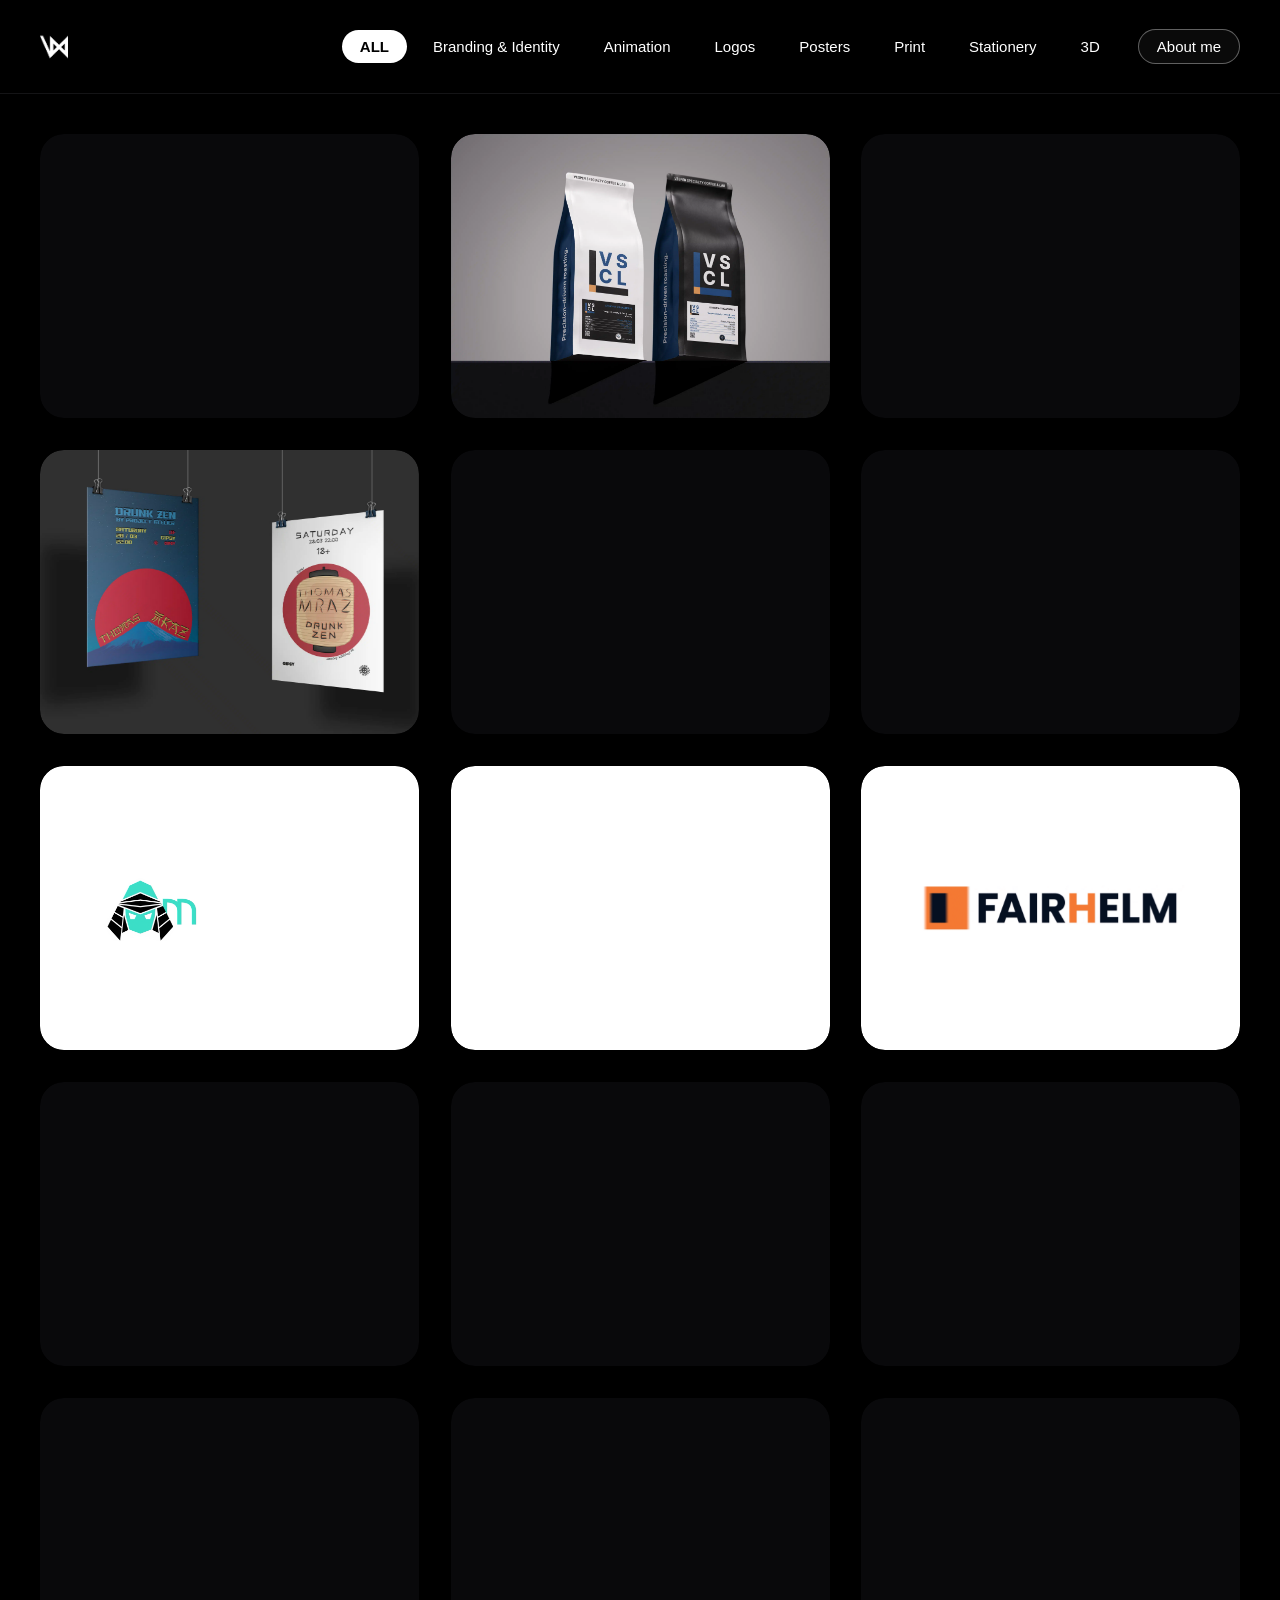
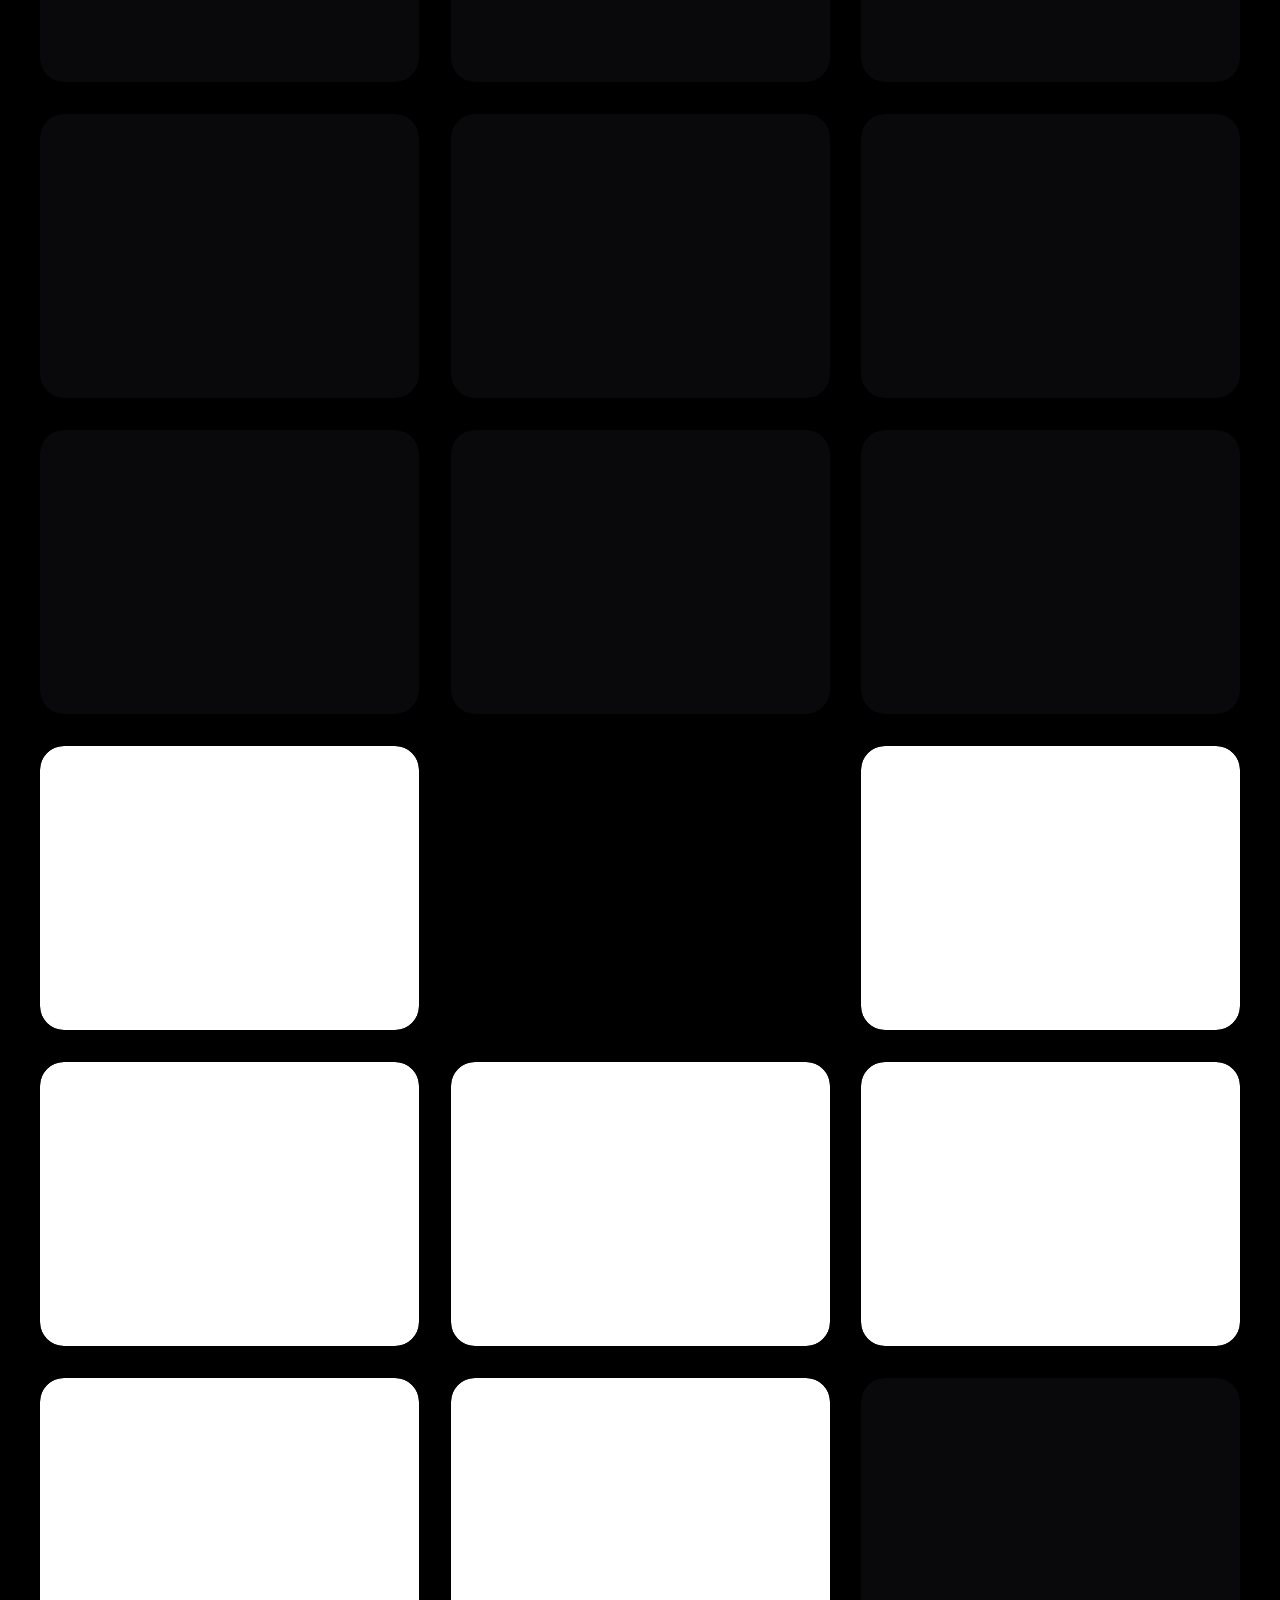
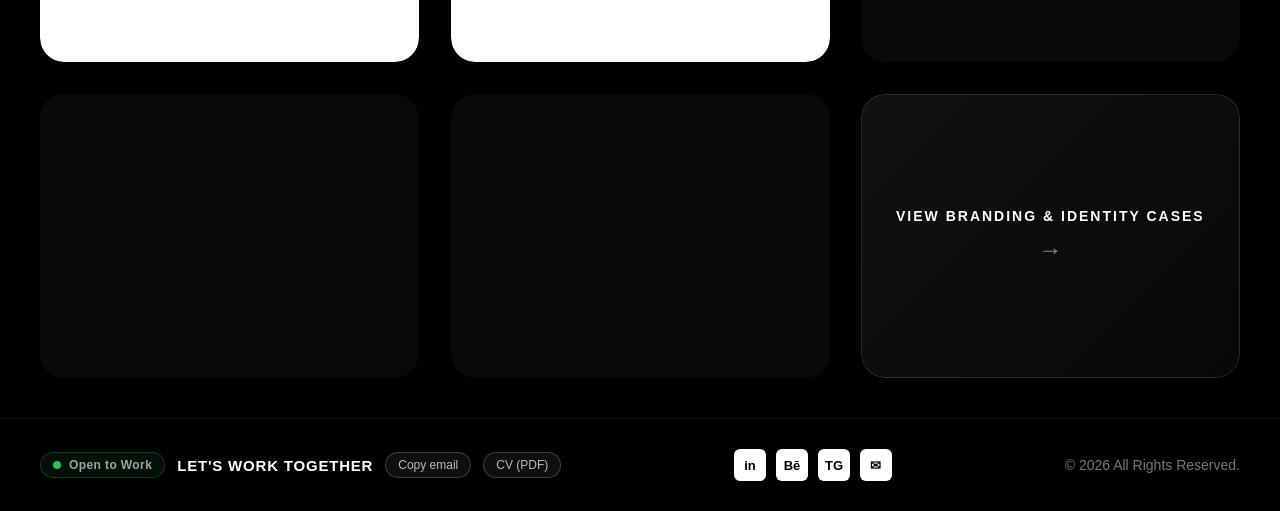
==== commit 7b72d6f9: "optimisation+ux fix" ====
--- a/index.html
+++ b/index.html
@@ -198,8 +198,12 @@
 
   <!-- МОДАЛЬНОЕ ОКНО ДЛЯ ПРЕЗЕНТАЦИИ КЕЙСОВ -->
   <div id="projectModal" class="modal-overlay" onclick="closeModalOnOuterClick(event)">
-    <button class="lightbox-nav-btn lightbox-prev case-nav-btn" onclick="openPrevProject(event)" aria-label="Previous case">‹</button>
-    <button class="lightbox-nav-btn lightbox-next case-nav-btn" onclick="openNextProject(event)" aria-label="Next case">›</button>
+    <button class="lightbox-nav-btn lightbox-prev case-nav-btn" onclick="openPrevProject(event)" aria-label="Previous case">
+      <svg width="20" height="20" viewBox="0 0 24 24" fill="none" stroke="currentColor" stroke-width="2.2" stroke-linecap="round" stroke-linejoin="round"><polyline points="15 18 9 12 15 6"></polyline></svg>
+    </button>
+    <button class="lightbox-nav-btn lightbox-next case-nav-btn" onclick="openNextProject(event)" aria-label="Next case">
+      <svg width="20" height="20" viewBox="0 0 24 24" fill="none" stroke="currentColor" stroke-width="2.2" stroke-linecap="round" stroke-linejoin="round"><polyline points="9 18 15 12 9 6"></polyline></svg>
+    </button>
 
     <div class="modal-container">
       <button class="modal-close-btn" onclick="closeProjectModal()" aria-label="Close modal">&times;</button>
@@ -223,8 +227,12 @@
   <!-- ЛАЙТБОКС ДЛЯ ОДИНОЧНЫХ РАБОТ (С НАВИГАЦИЕЙ И СВАЙПОМ) -->
   <div id="lightboxModal" class="modal-overlay lightbox-overlay" onclick="closeLightboxOnOuterClick(event)">
     <button class="modal-close-btn lightbox-close" onclick="closeLightbox()" aria-label="Close preview">&times;</button>
-    <button class="lightbox-nav-btn lightbox-prev" onclick="navigateLightbox(-1, event)" aria-label="Previous work">‹</button>
-    <button class="lightbox-nav-btn lightbox-next" onclick="navigateLightbox(1, event)" aria-label="Next work">›</button>
+    <button class="lightbox-nav-btn lightbox-prev" onclick="navigateLightbox(-1, event)" aria-label="Previous work">
+      <svg width="20" height="20" viewBox="0 0 24 24" fill="none" stroke="currentColor" stroke-width="2.2" stroke-linecap="round" stroke-linejoin="round"><polyline points="15 18 9 12 15 6"></polyline></svg>
+    </button>
+    <button class="lightbox-nav-btn lightbox-next" onclick="navigateLightbox(1, event)" aria-label="Next work">
+      <svg width="20" height="20" viewBox="0 0 24 24" fill="none" stroke="currentColor" stroke-width="2.2" stroke-linecap="round" stroke-linejoin="round"><polyline points="9 18 15 12 9 6"></polyline></svg>
+    </button>
 
     <div class="lightbox-content">
       <img id="lightboxImg" src="" alt="">
--- a/style.css
+++ b/style.css
@@ -404,12 +404,11 @@
   transform: translateY(-50%);
   width: 44px;
   height: 44px;
+  padding: 0;
   border-radius: 50%;
   background: rgba(255, 255, 255, 0.08);
   border: 1px solid rgba(255, 255, 255, 0.2);
   color: #ffffff;
-  font-size: 26px;
-  line-height: 1;
   display: flex;
   align-items: center;
   justify-content: center;
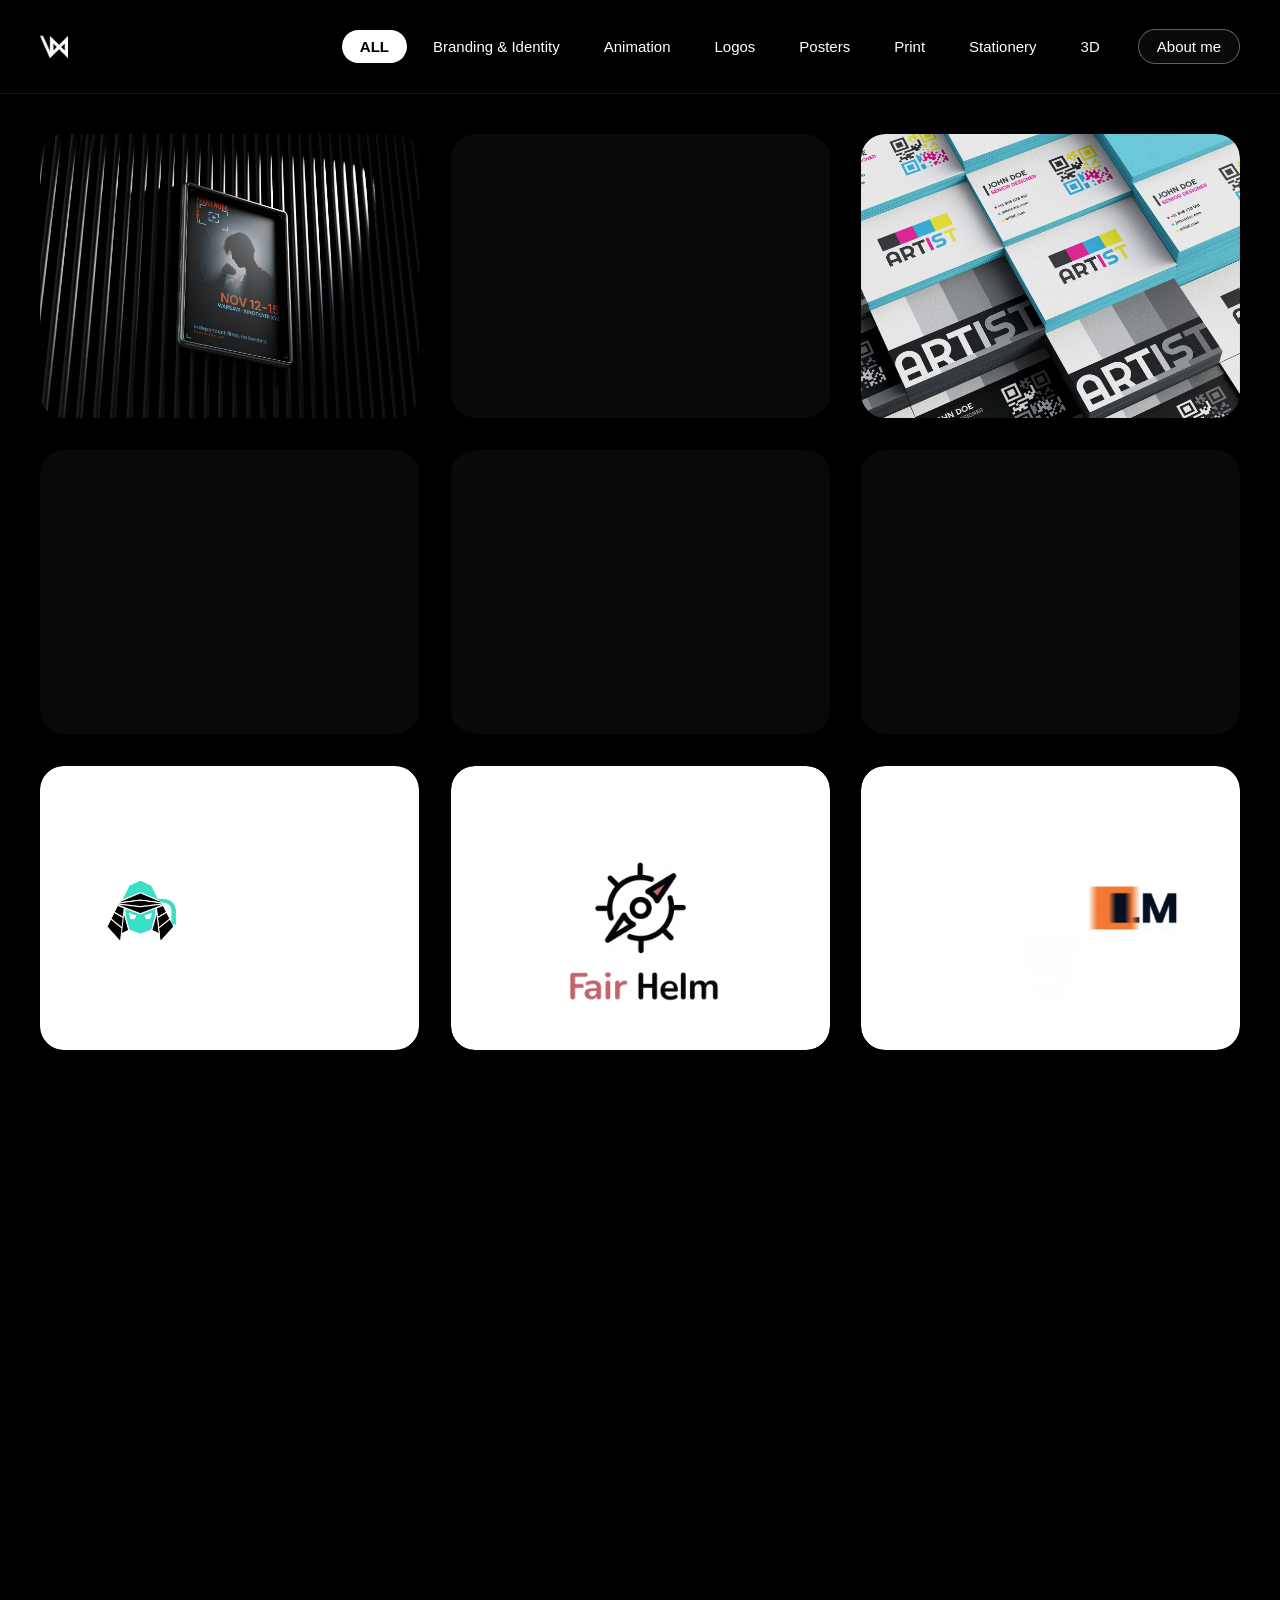
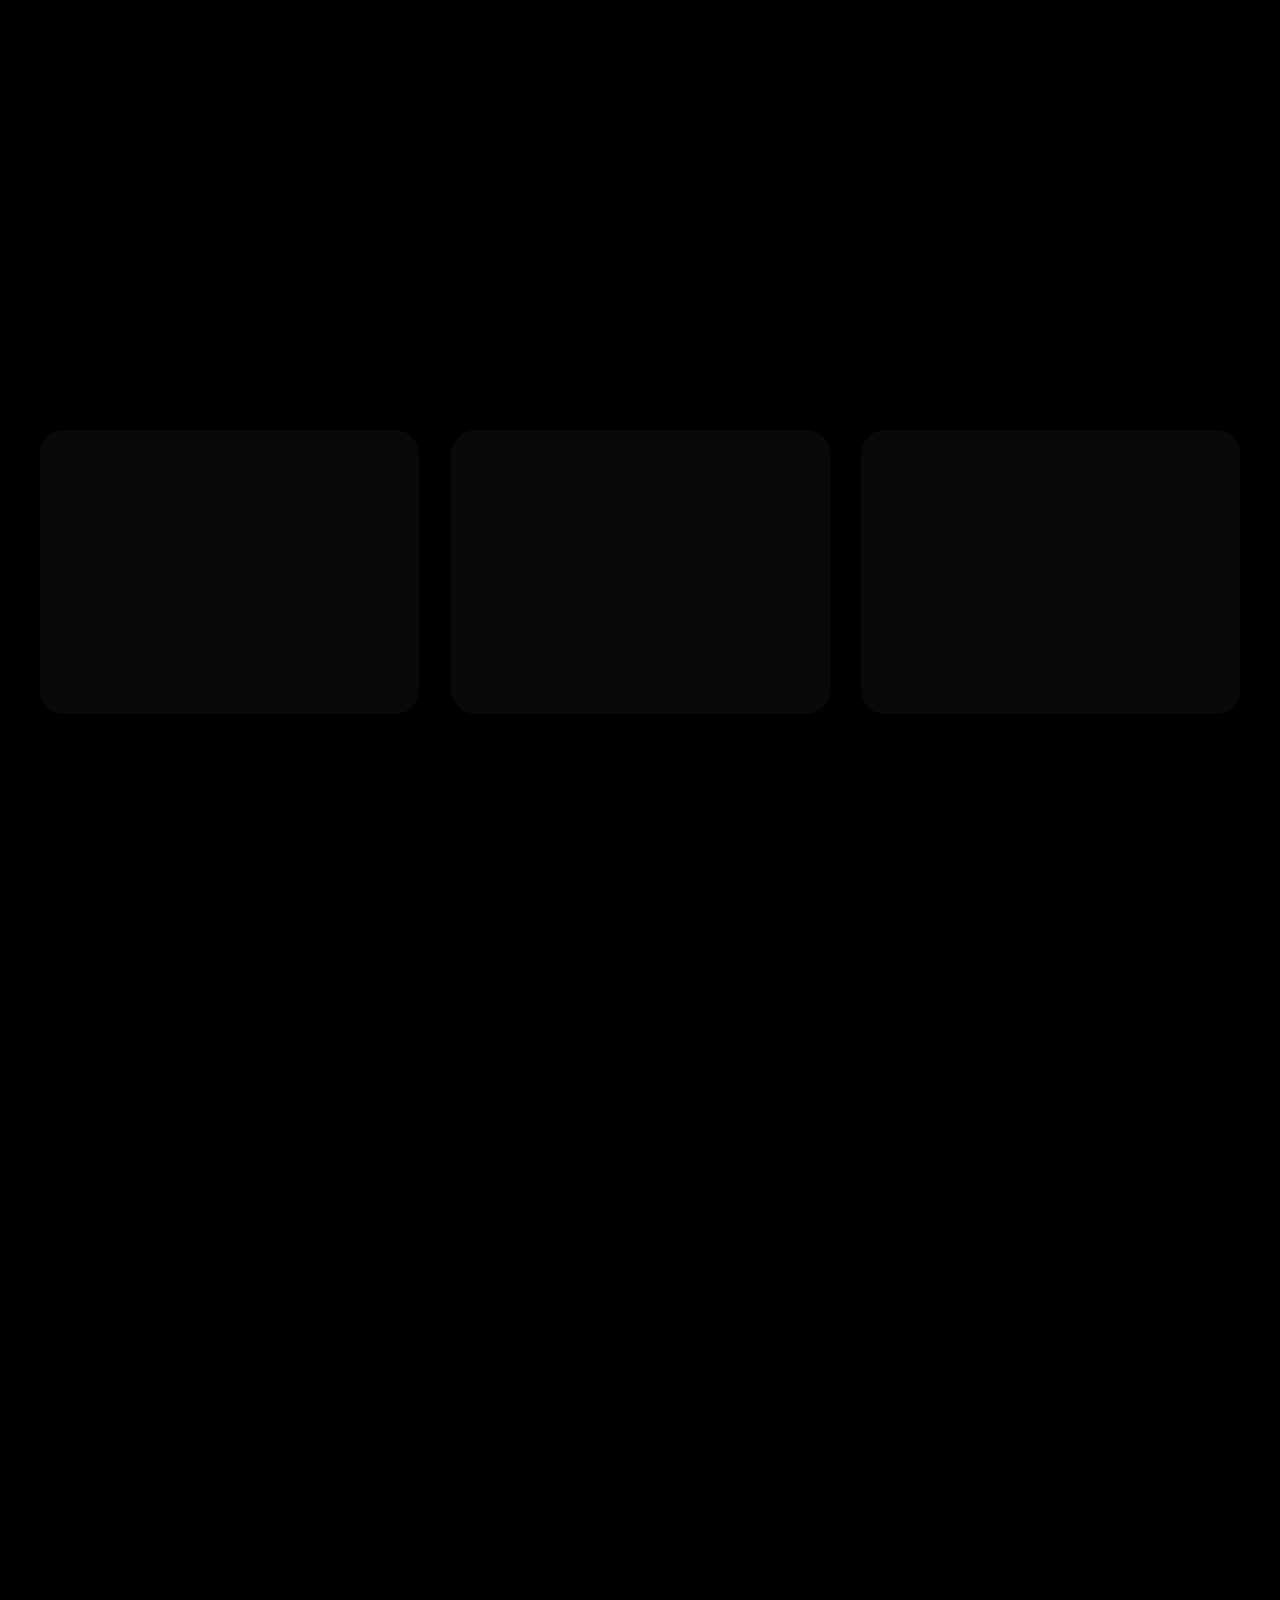
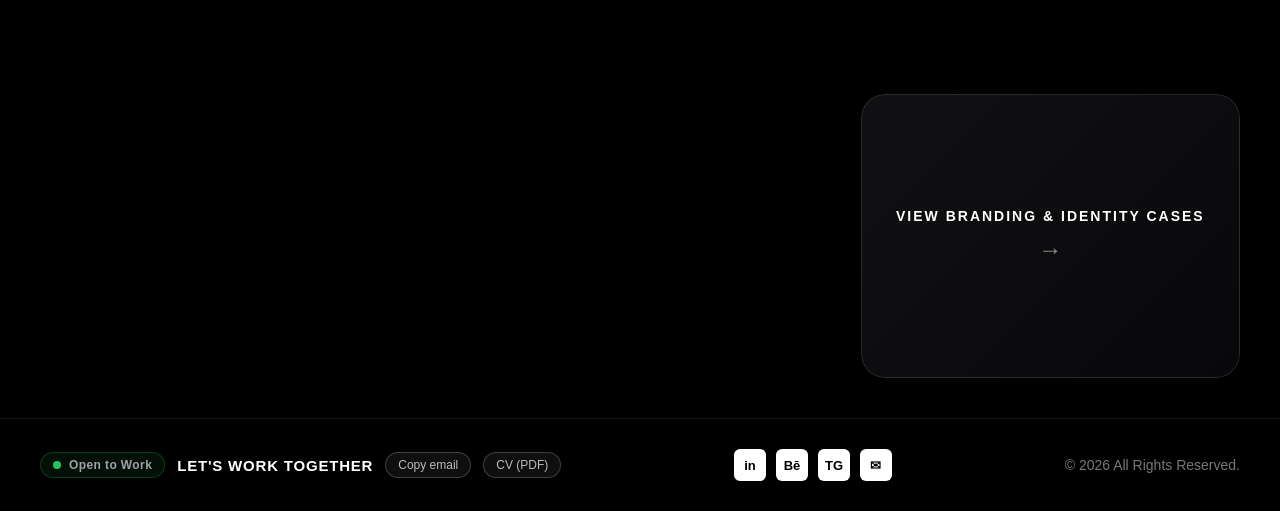
==== commit 111e6825: "link fix" ====
--- a/index.html
+++ b/index.html
@@ -25,7 +25,7 @@
   <!-- Шапка сайта -->
   <header class="header">
     <div class="logo">
-      <a href="index.html">
+      <a href="/">
         <img src="images/nnv_wh2.png" alt="NNV Logo" class="site-logo">
       </a>
     </div>
@@ -41,7 +41,7 @@
       <button class="filter-btn" onclick="filterProjects('3d', this)">3D</button>
     </nav>
 
-    <a href="about.html" class="filter-btn about-nav-btn">About me</a>
+    <a href="/about" class="filter-btn about-nav-btn">About me</a>
   </header>
 
   <!-- Сетка проектов -->
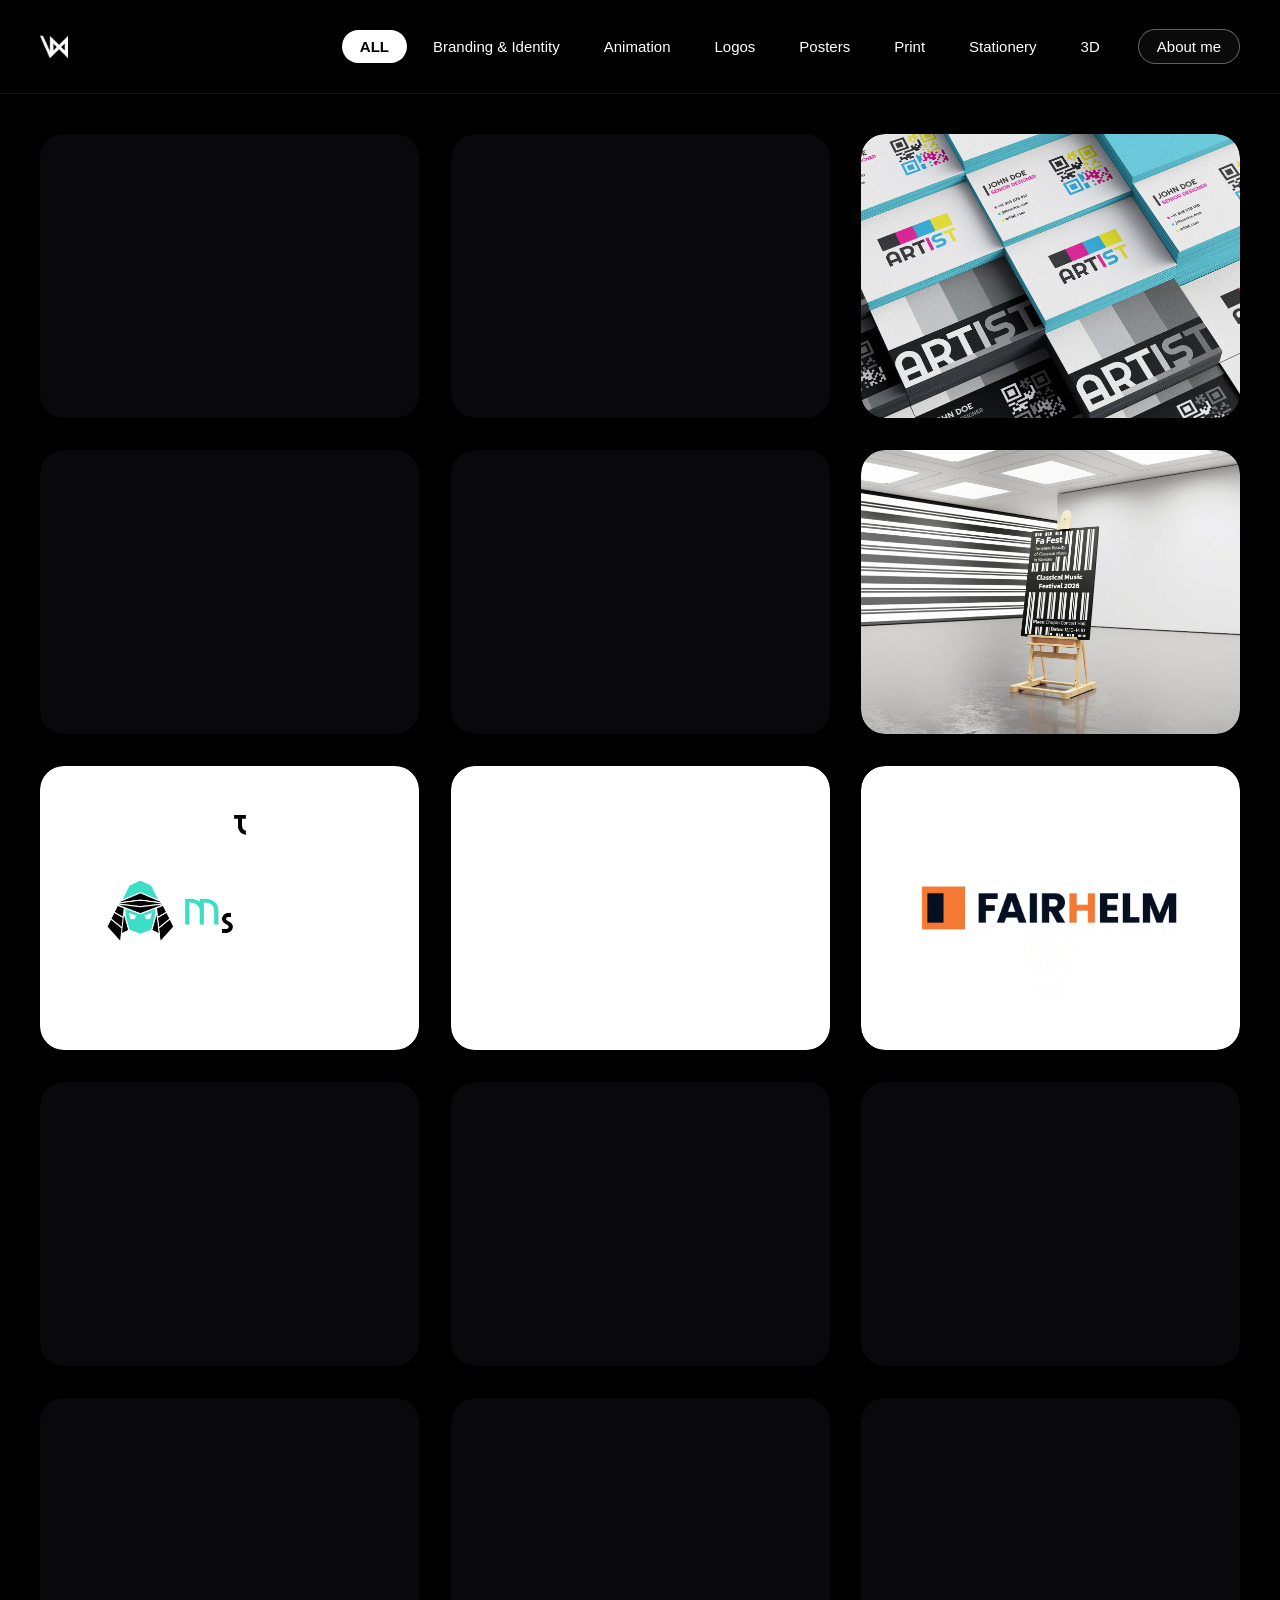
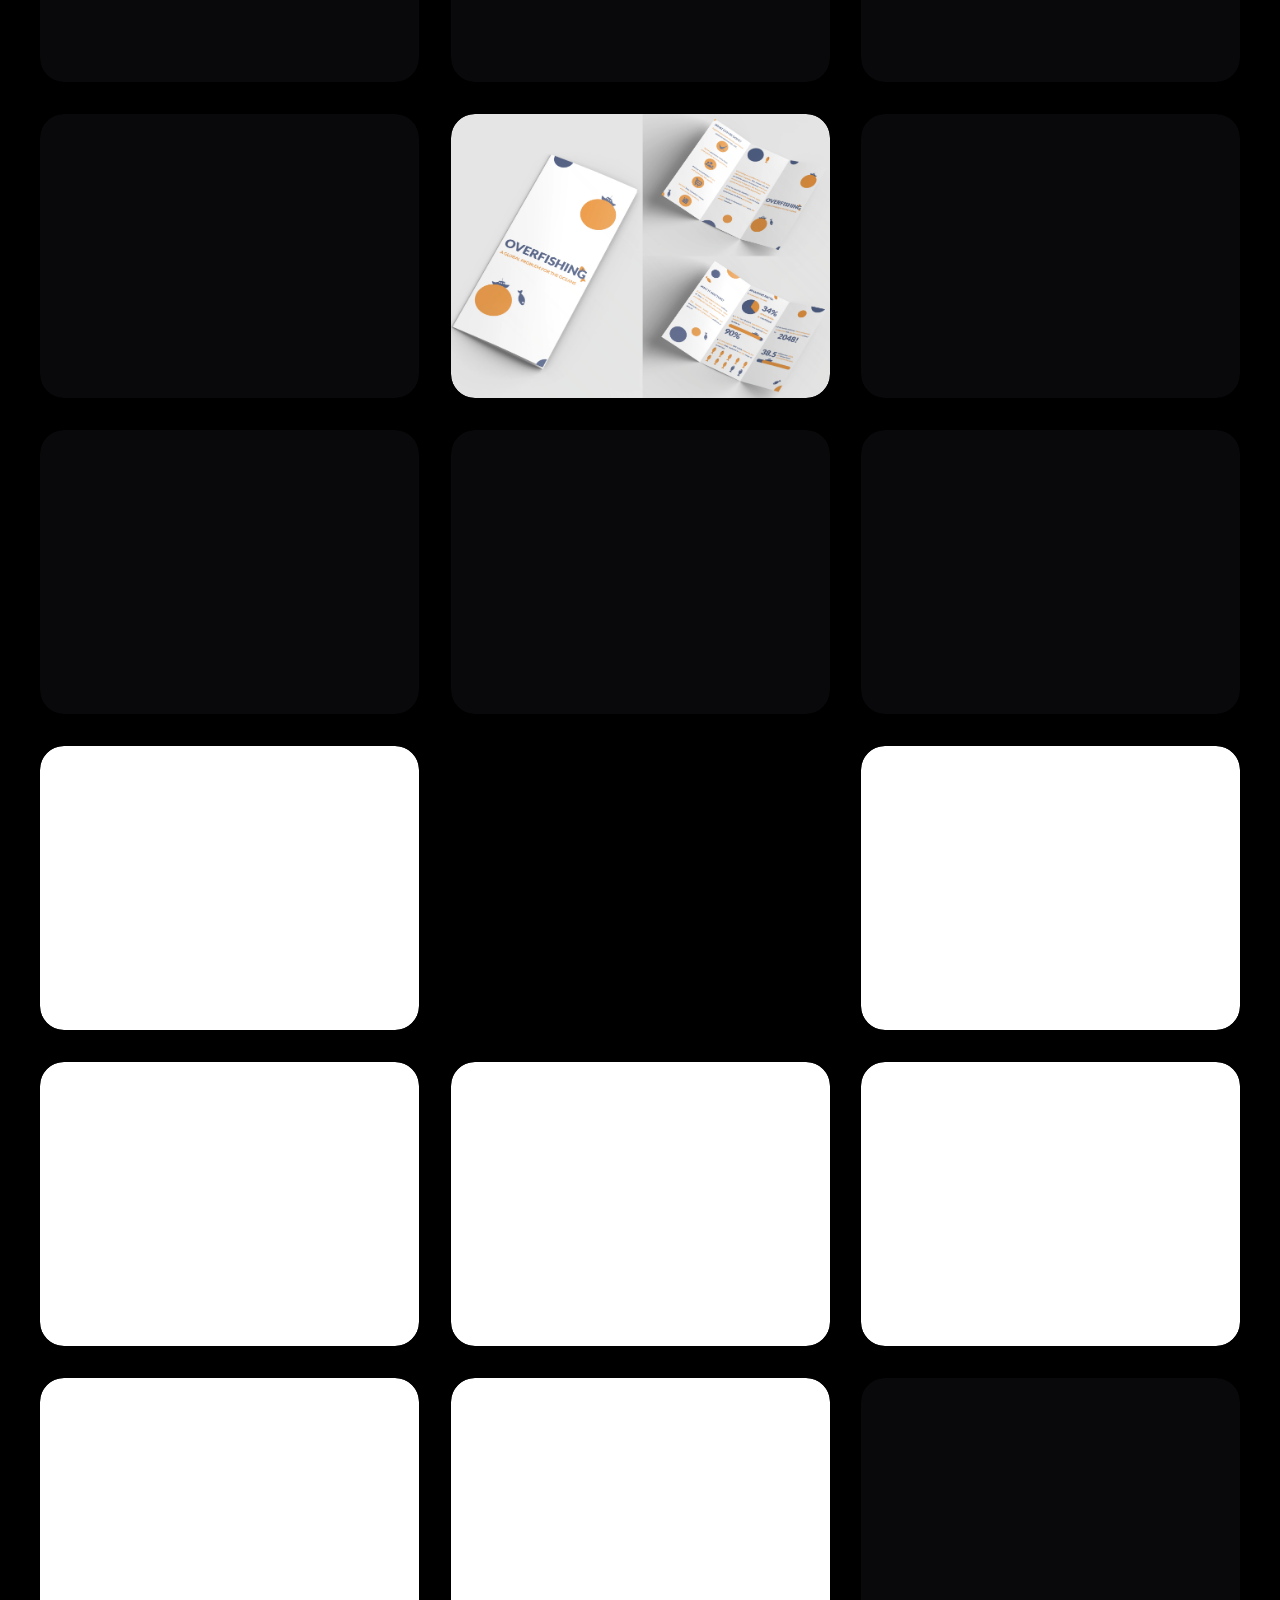
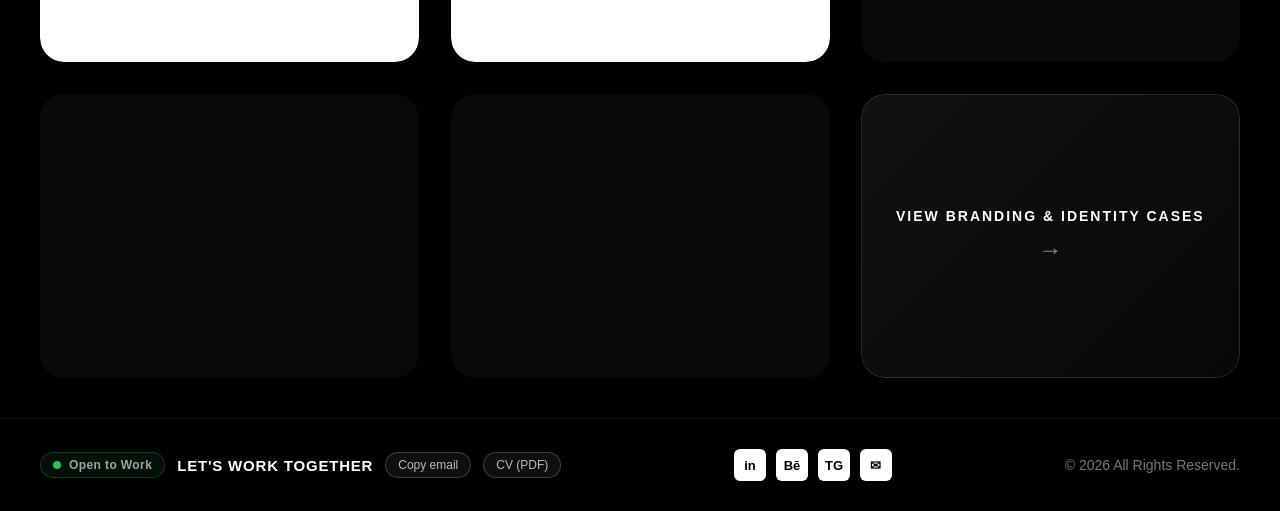
==== commit b63af0cc: "fix?" ====
--- a/index.html
+++ b/index.html
@@ -646,6 +646,16 @@
         openProject(hash);
       }
     });
+
+    /* Плавное появление картинок после полной загрузки */
+    document.querySelectorAll('.card img').forEach(img => {
+      if (img.complete && img.naturalWidth > 0) {
+        img.classList.add('is-loaded');
+      } else {
+        img.addEventListener('load', () => img.classList.add('is-loaded'), { once: true });
+        img.addEventListener('error', () => img.classList.add('is-loaded'), { once: true });
+      }
+    });
   </script>
 
 </body>
--- a/style.css
+++ b/style.css
@@ -143,9 +143,12 @@
   height: 100%;
   object-fit: cover;
   display: block;
-  backface-visibility: hidden;
-  will-change: transform;
-  transition: transform 0.45s cubic-bezier(0.22, 1, 0.36, 1);
+  opacity: 0;
+  transition: transform 0.45s cubic-bezier(0.22, 1, 0.36, 1), opacity 0.45s ease;
+}
+
+.card img.is-loaded {
+  opacity: 1;
 }
 
 /* Кликабельные карточки-кейсы */
